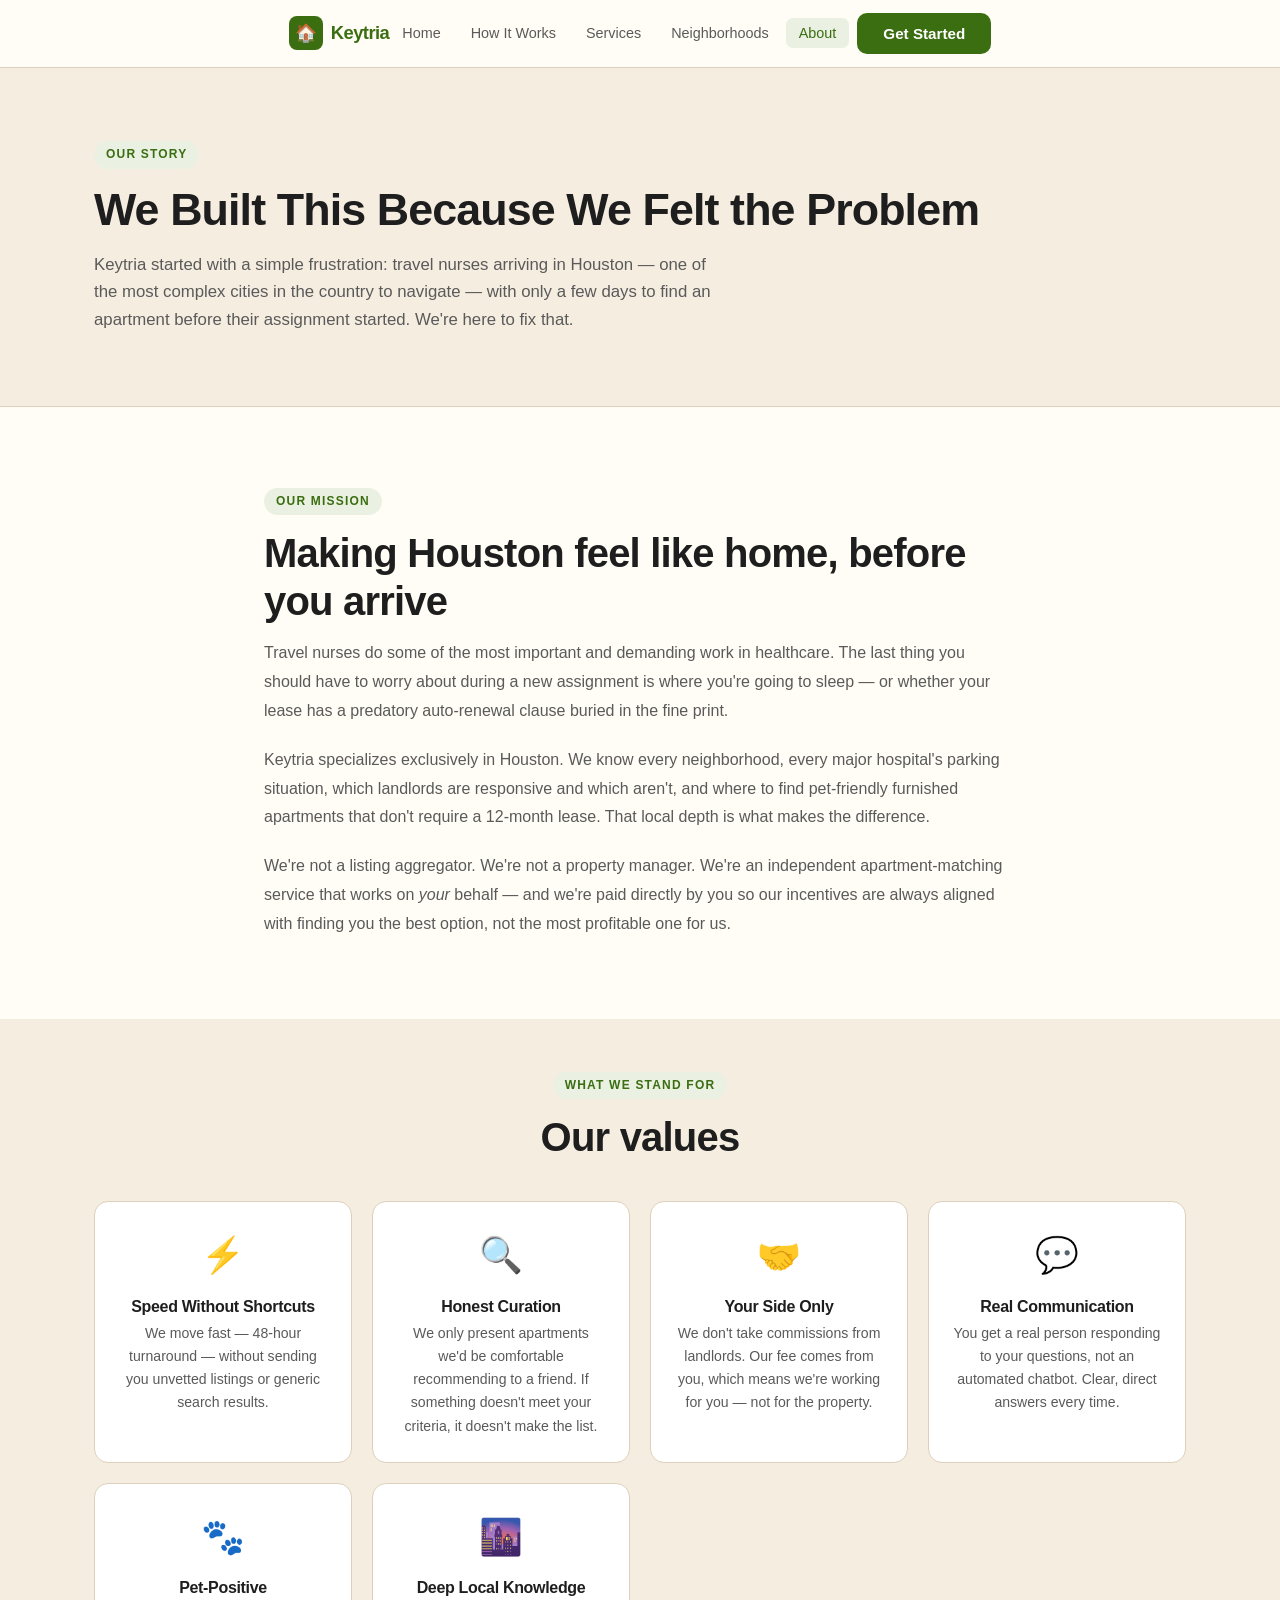
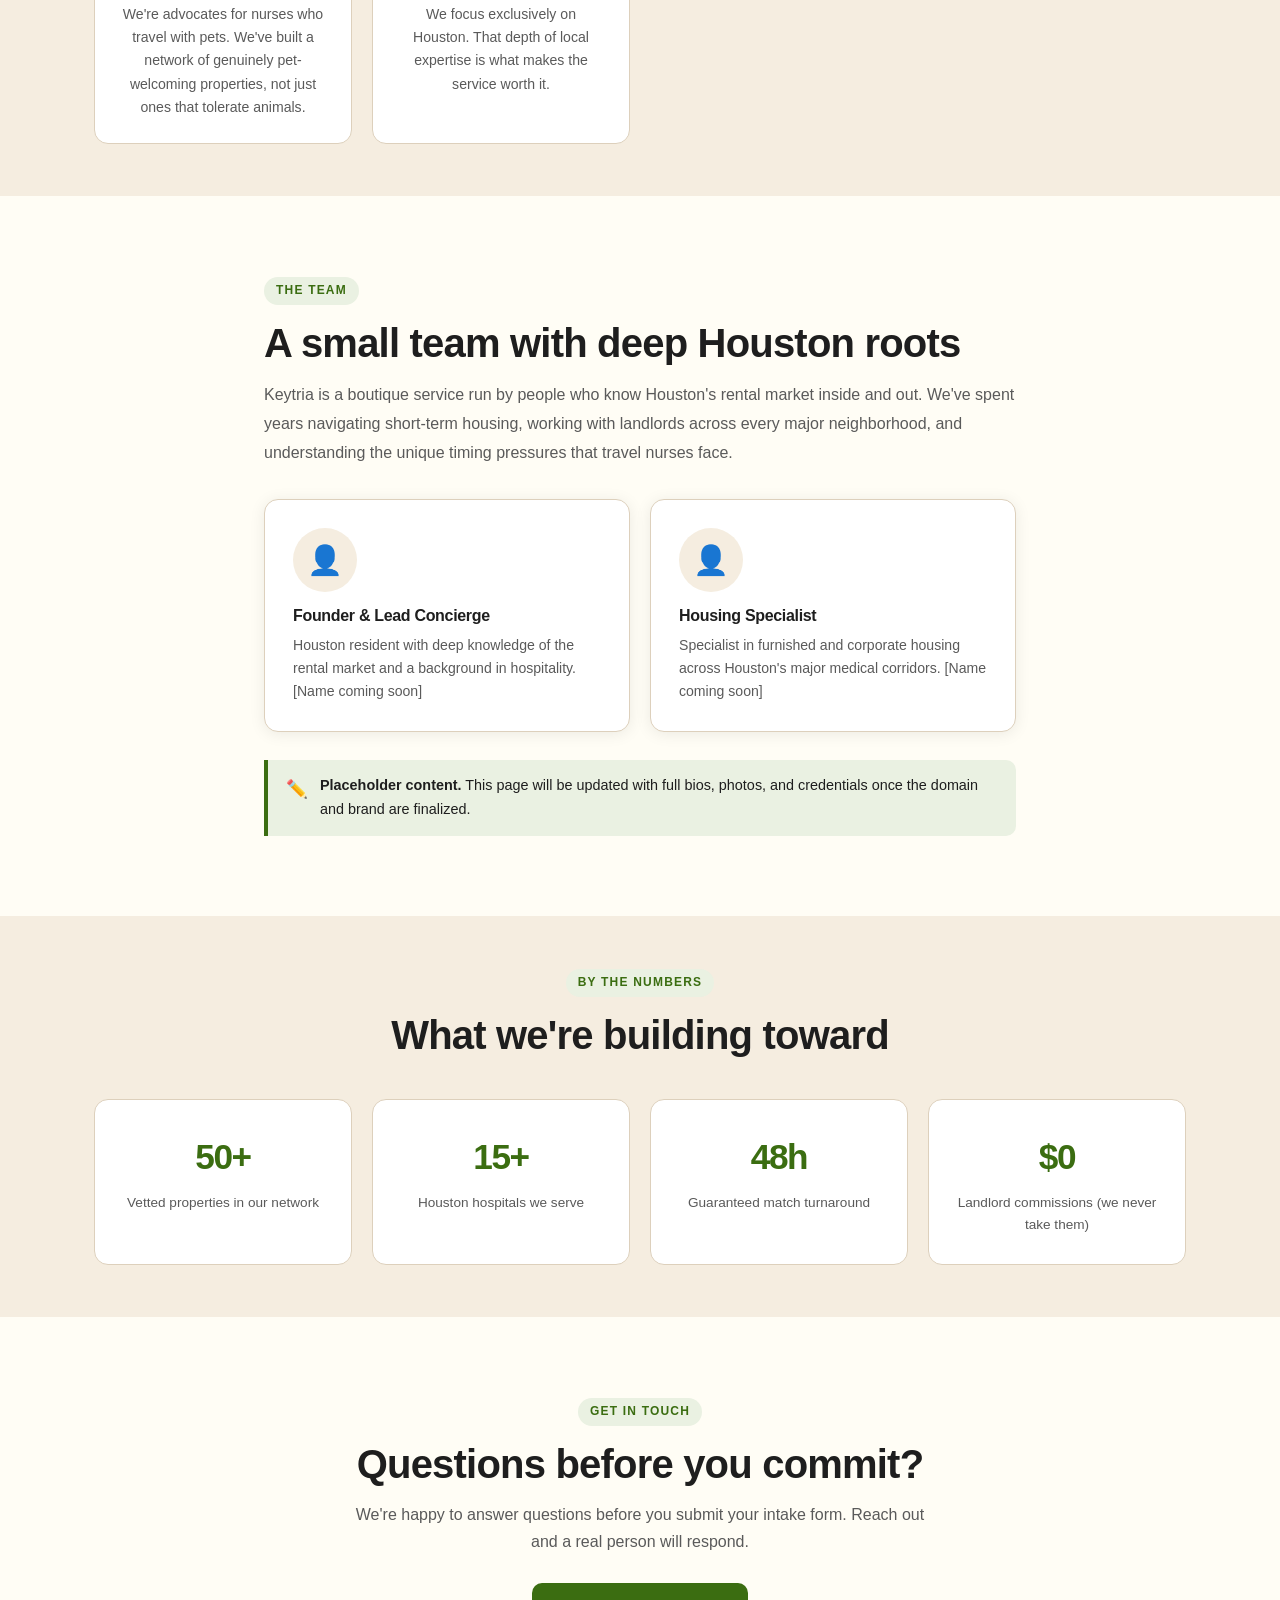
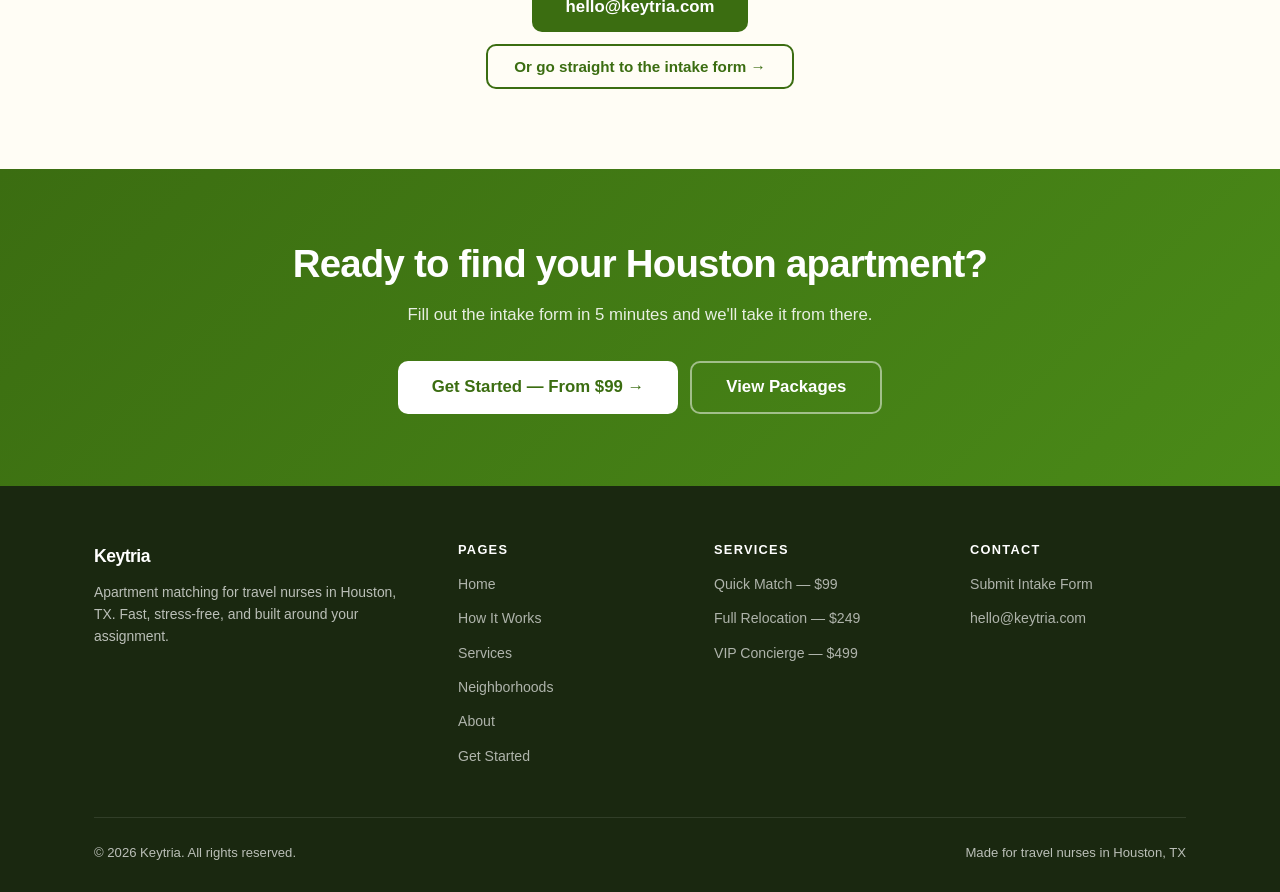
==== about.html @ f2b1de7e "Initial Keytria build" ====
<!DOCTYPE html>
<html lang="en">
<head>
  <meta charset="UTF-8" />
  <meta name="viewport" content="width=device-width, initial-scale=1.0" />
  <title>About — Keytria</title>
  <meta name="description" content="About Keytria — apartment matching built specifically for travel nurses arriving in Houston, TX." />
  <link rel="stylesheet" href="style.css" />
</head>
<body>

<!-- ===== NAV ===== -->
<nav class="nav">
  <div class="container">
    <div class="nav-inner">
      <a href="index.html" class="nav-logo">
        <div class="nav-logo-icon">🏠</div>
        Keytria
      </a>
      <ul class="nav-links">
        <li><a href="index.html">Home</a></li>
        <li><a href="how-it-works.html">How It Works</a></li>
        <li><a href="services.html">Services</a></li>
        <li><a href="neighborhoods.html">Neighborhoods</a></li>
        <li><a href="about.html" class="active">About</a></li>
      </ul>
      <a href="get-started.html" class="btn btn-primary nav-cta">Get Started</a>
      <button class="nav-toggle" onclick="toggleNav()" aria-label="Menu">☰</button>
    </div>
  </div>
</nav>
<div class="nav-mobile" id="mobileMenu">
  <a href="index.html">Home</a>
  <a href="how-it-works.html">How It Works</a>
  <a href="services.html">Services</a>
  <a href="neighborhoods.html">Neighborhoods</a>
  <a href="about.html">About</a>
  <a href="get-started.html" class="btn btn-primary">Get Started →</a>
</div>

<!-- ===== ABOUT HERO ===== -->
<div class="about-hero">
  <div class="container">
    <div class="section-label">Our Story</div>
    <h1>We Built This Because We Felt the Problem</h1>
    <p>
      Keytria started with a simple frustration: travel nurses arriving in Houston — one of the most complex cities in the country to navigate — with only a few days to find an apartment before their assignment started. We're here to fix that.
    </p>
  </div>
</div>

<!-- ===== MISSION ===== -->
<section class="section" style="background:var(--cream);">
  <div class="container" style="max-width:800px;">
    <div class="section-label">Our Mission</div>
    <h2 class="section-title">Making Houston feel like home, before you arrive</h2>
    <p style="color:var(--text-muted);font-size:1rem;line-height:1.8;margin-bottom:20px;">
      Travel nurses do some of the most important and demanding work in healthcare. The last thing you should have to worry about during a new assignment is where you're going to sleep — or whether your lease has a predatory auto-renewal clause buried in the fine print.
    </p>
    <p style="color:var(--text-muted);font-size:1rem;line-height:1.8;margin-bottom:20px;">
      Keytria specializes exclusively in Houston. We know every neighborhood, every major hospital's parking situation, which landlords are responsive and which aren't, and where to find pet-friendly furnished apartments that don't require a 12-month lease. That local depth is what makes the difference.
    </p>
    <p style="color:var(--text-muted);font-size:1rem;line-height:1.8;">
      We're not a listing aggregator. We're not a property manager. We're an independent apartment-matching service that works on <em>your</em> behalf — and we're paid directly by you so our incentives are always aligned with finding you the best option, not the most profitable one for us.
    </p>
  </div>
</section>

<!-- ===== VALUES ===== -->
<section class="section-sm" style="background:var(--beige);">
  <div class="container">
    <div class="text-center" style="margin-bottom:40px;">
      <div class="section-label">What We Stand For</div>
      <h2 class="section-title">Our values</h2>
    </div>
    <div class="values-grid">
      <div class="value-card">
        <div class="value-icon">⚡</div>
        <h4>Speed Without Shortcuts</h4>
        <p>We move fast — 48-hour turnaround — without sending you unvetted listings or generic search results.</p>
      </div>
      <div class="value-card">
        <div class="value-icon">🔍</div>
        <h4>Honest Curation</h4>
        <p>We only present apartments we'd be comfortable recommending to a friend. If something doesn't meet your criteria, it doesn't make the list.</p>
      </div>
      <div class="value-card">
        <div class="value-icon">🤝</div>
        <h4>Your Side Only</h4>
        <p>We don't take commissions from landlords. Our fee comes from you, which means we're working for you — not for the property.</p>
      </div>
      <div class="value-card">
        <div class="value-icon">💬</div>
        <h4>Real Communication</h4>
        <p>You get a real person responding to your questions, not an automated chatbot. Clear, direct answers every time.</p>
      </div>
      <div class="value-card">
        <div class="value-icon">🐾</div>
        <h4>Pet-Positive</h4>
        <p>We're advocates for nurses who travel with pets. We've built a network of genuinely pet-welcoming properties, not just ones that tolerate animals.</p>
      </div>
      <div class="value-card">
        <div class="value-icon">🌆</div>
        <h4>Deep Local Knowledge</h4>
        <p>We focus exclusively on Houston. That depth of local expertise is what makes the service worth it.</p>
      </div>
    </div>
  </div>
</section>

<!-- ===== PLACEHOLDER TEAM ===== -->
<section class="section" style="background:var(--cream);">
  <div class="container" style="max-width:800px;">
    <div class="section-label">The Team</div>
    <h2 class="section-title">A small team with deep Houston roots</h2>
    <p style="color:var(--text-muted);font-size:1rem;line-height:1.8;margin-bottom:32px;">
      Keytria is a boutique service run by people who know Houston's rental market inside and out. We've spent years navigating short-term housing, working with landlords across every major neighborhood, and understanding the unique timing pressures that travel nurses face.
    </p>

    <!-- Placeholder team cards -->
    <div style="display:grid;grid-template-columns:1fr 1fr;gap:20px;">
      <div class="card">
        <div style="width:64px;height:64px;background:var(--beige);border-radius:50%;margin-bottom:14px;display:flex;align-items:center;justify-content:center;font-size:1.8rem;">👤</div>
        <h3 style="font-size:1rem;">Founder &amp; Lead Concierge</h3>
        <p style="font-size:.88rem;">Houston resident with deep knowledge of the rental market and a background in hospitality. [Name coming soon]</p>
      </div>
      <div class="card">
        <div style="width:64px;height:64px;background:var(--beige);border-radius:50%;margin-bottom:14px;display:flex;align-items:center;justify-content:center;font-size:1.8rem;">👤</div>
        <h3 style="font-size:1rem;">Housing Specialist</h3>
        <p style="font-size:.88rem;">Specialist in furnished and corporate housing across Houston's major medical corridors. [Name coming soon]</p>
      </div>
    </div>

    <div class="notice" style="margin-top:28px;">
      <span class="notice-icon">✏️</span>
      <span><strong>Placeholder content.</strong> This page will be updated with full bios, photos, and credentials once the domain and brand are finalized.</span>
    </div>
  </div>
</section>

<!-- ===== BY THE NUMBERS ===== -->
<section class="section-sm" style="background:var(--beige);">
  <div class="container">
    <div class="text-center" style="margin-bottom:40px;">
      <div class="section-label">By the Numbers</div>
      <h2 class="section-title">What we're building toward</h2>
    </div>
    <div style="display:grid;grid-template-columns:repeat(auto-fit,minmax(160px,1fr));gap:20px;text-align:center;">
      <div style="background:var(--white);border:1px solid var(--border);border-radius:14px;padding:28px 20px;">
        <div style="font-size:2.2rem;font-weight:800;color:var(--green);letter-spacing:-.04em;">50+</div>
        <div style="font-size:.85rem;color:var(--text-muted);margin-top:6px;">Vetted properties in our network</div>
      </div>
      <div style="background:var(--white);border:1px solid var(--border);border-radius:14px;padding:28px 20px;">
        <div style="font-size:2.2rem;font-weight:800;color:var(--green);letter-spacing:-.04em;">15+</div>
        <div style="font-size:.85rem;color:var(--text-muted);margin-top:6px;">Houston hospitals we serve</div>
      </div>
      <div style="background:var(--white);border:1px solid var(--border);border-radius:14px;padding:28px 20px;">
        <div style="font-size:2.2rem;font-weight:800;color:var(--green);letter-spacing:-.04em;">48h</div>
        <div style="font-size:.85rem;color:var(--text-muted);margin-top:6px;">Guaranteed match turnaround</div>
      </div>
      <div style="background:var(--white);border:1px solid var(--border);border-radius:14px;padding:28px 20px;">
        <div style="font-size:2.2rem;font-weight:800;color:var(--green);letter-spacing:-.04em;">$0</div>
        <div style="font-size:.85rem;color:var(--text-muted);margin-top:6px;">Landlord commissions (we never take them)</div>
      </div>
    </div>
  </div>
</section>

<!-- ===== CONTACT ===== -->
<section class="section" style="background:var(--cream);">
  <div class="container" style="max-width:620px;text-align:center;">
    <div class="section-label">Get in Touch</div>
    <h2 class="section-title">Questions before you commit?</h2>
    <p style="color:var(--text-muted);font-size:1rem;margin-bottom:28px;">
      We're happy to answer questions before you submit your intake form. Reach out and a real person will respond.
    </p>
    <div style="display:flex;flex-direction:column;gap:12px;align-items:center;">
      <a href="mailto:hello@keytria.com" class="btn btn-primary btn-lg">
        hello@keytria.com
      </a>
      <a href="get-started.html" class="btn btn-outline">
        Or go straight to the intake form →
      </a>
    </div>
  </div>
</section>

<!-- ===== CTA ===== -->
<section class="cta-banner">
  <div class="container">
    <h2>Ready to find your Houston apartment?</h2>
    <p>Fill out the intake form in 5 minutes and we'll take it from there.</p>
    <div class="cta-actions">
      <a href="get-started.html" class="btn btn-white btn-lg">Get Started — From $99 →</a>
      <a href="services.html" class="btn btn-outline btn-lg" style="border-color:rgba(255,255,255,.5);color:white;">View Packages</a>
    </div>
  </div>
</section>

<!-- ===== FOOTER ===== -->
<footer class="footer">
  <div class="container">
    <div class="footer-grid">
      <div>
        <a href="index.html" class="footer-logo">Keytria</a>
        <p class="footer-tagline">Apartment matching for travel nurses in Houston, TX. Fast, stress-free, and built around your assignment.</p>
      </div>
      <div class="footer-col">
        <h4>Pages</h4>
        <ul>
          <li><a href="index.html">Home</a></li>
          <li><a href="how-it-works.html">How It Works</a></li>
          <li><a href="services.html">Services</a></li>
          <li><a href="neighborhoods.html">Neighborhoods</a></li>
          <li><a href="about.html">About</a></li>
          <li><a href="get-started.html">Get Started</a></li>
        </ul>
      </div>
      <div class="footer-col">
        <h4>Services</h4>
        <ul>
          <li><a href="services.html">Quick Match — $99</a></li>
          <li><a href="services.html">Full Relocation — $249</a></li>
          <li><a href="services.html">VIP Concierge — $499</a></li>
        </ul>
      </div>
      <div class="footer-col">
        <h4>Contact</h4>
        <ul>
          <li><a href="get-started.html">Submit Intake Form</a></li>
          <li><a href="mailto:hello@keytria.com">hello@keytria.com</a></li>
        </ul>
      </div>
    </div>
    <div class="footer-bottom">
      <span>&copy; 2026 Keytria. All rights reserved.</span>
      <span>Made for travel nurses in Houston, TX</span>
    </div>
  </div>
</footer>

<script>
  function toggleNav() {
    document.getElementById('mobileMenu').classList.toggle('open');
  }
</script>
</body>
</html>
---- style.css ----
/* ============================================================
   Keytria — Global Stylesheet
   Palette: Cream #FFFDF5 | Beige #F5EDE0 | Green #3B6D11
   ============================================================ */

/* ---------- Reset & Base ---------- */
*, *::before, *::after { box-sizing: border-box; margin: 0; padding: 0; }

:root {
  --green:       #3B6D11;
  --green-dark:  #2C5209;
  --green-light: #EAF1E2;
  --beige:       #F5EDE0;
  --cream:       #FFFDF5;
  --sand:        #E8D9C4;
  --text:        #1E1E1E;
  --text-muted:  #5A5A5A;
  --white:       #FFFFFF;
  --border:      #DDD0BC;
  --radius:      10px;
  --shadow:      0 2px 16px rgba(0,0,0,.08);
  --shadow-md:   0 4px 32px rgba(0,0,0,.12);
  --font-sans:   'Inter', 'Segoe UI', Arial, sans-serif;
  --max-w:       1140px;
  --nav-h:       68px;
}

html { scroll-behavior: smooth; }

body {
  font-family: var(--font-sans);
  background: var(--cream);
  color: var(--text);
  line-height: 1.65;
  font-size: 16px;
}

img { max-width: 100%; display: block; }
a  { color: var(--green); text-decoration: none; }
a:hover { text-decoration: underline; }

h1, h2, h3, h4 {
  line-height: 1.2;
  font-weight: 700;
  letter-spacing: -.02em;
}

/* ---------- Utilities ---------- */
.container {
  max-width: var(--max-w);
  margin: 0 auto;
  padding: 0 24px;
}

.section { padding: 80px 0; }
.section-sm { padding: 52px 0; }

.section-label {
  display: inline-block;
  font-size: .75rem;
  font-weight: 700;
  letter-spacing: .1em;
  text-transform: uppercase;
  color: var(--green);
  background: var(--green-light);
  padding: 4px 12px;
  border-radius: 100px;
  margin-bottom: 14px;
}

.section-title {
  font-size: clamp(1.7rem, 4vw, 2.5rem);
  margin-bottom: 14px;
}

.section-sub {
  font-size: 1.05rem;
  color: var(--text-muted);
  max-width: 560px;
}

.text-center { text-align: center; }
.text-center .section-sub { margin: 0 auto; }

.tag {
  display: inline-block;
  font-size: .75rem;
  font-weight: 600;
  padding: 3px 10px;
  border-radius: 100px;
  background: var(--green-light);
  color: var(--green);
}

/* ---------- Buttons ---------- */
.btn {
  display: inline-flex;
  align-items: center;
  gap: 8px;
  font-family: var(--font-sans);
  font-size: .95rem;
  font-weight: 600;
  padding: 13px 26px;
  border-radius: var(--radius);
  border: none;
  cursor: pointer;
  transition: background .18s, transform .12s, box-shadow .18s;
  text-decoration: none;
  line-height: 1;
}

.btn:hover { text-decoration: none; transform: translateY(-1px); }

.btn-primary {
  background: var(--green);
  color: var(--white);
}
.btn-primary:hover { background: var(--green-dark); box-shadow: 0 4px 18px rgba(59,109,17,.35); }

.btn-outline {
  background: transparent;
  color: var(--green);
  border: 2px solid var(--green);
}
.btn-outline:hover { background: var(--green); color: var(--white); }

.btn-white {
  background: var(--white);
  color: var(--green);
}
.btn-white:hover { background: var(--cream); box-shadow: 0 4px 18px rgba(0,0,0,.15); }

.btn-lg { font-size: 1.05rem; padding: 16px 34px; }

/* ---------- Navigation ---------- */
.nav {
  position: sticky;
  top: 0;
  z-index: 100;
  background: var(--cream);
  border-bottom: 1px solid var(--border);
  height: var(--nav-h);
  display: flex;
  align-items: center;
}

.nav-inner {
  display: flex;
  align-items: center;
  justify-content: space-between;
  width: 100%;
}

.nav-logo {
  font-size: 1.15rem;
  font-weight: 800;
  color: var(--green);
  letter-spacing: -.03em;
  text-decoration: none;
  display: flex;
  align-items: center;
  gap: 8px;
}
.nav-logo span { color: var(--text); }
.nav-logo:hover { text-decoration: none; }

.nav-logo-icon {
  width: 34px; height: 34px;
  background: var(--green);
  border-radius: 8px;
  display: flex;
  align-items: center;
  justify-content: center;
  color: white;
  font-size: 1.1rem;
}

.nav-links {
  display: flex;
  align-items: center;
  gap: 4px;
  list-style: none;
}

.nav-links a {
  font-size: .9rem;
  font-weight: 500;
  color: var(--text-muted);
  padding: 7px 13px;
  border-radius: 7px;
  transition: background .15s, color .15s;
  text-decoration: none;
}
.nav-links a:hover,
.nav-links a.active {
  color: var(--green);
  background: var(--green-light);
}

.nav-cta { margin-left: 8px; }

.nav-toggle {
  display: none;
  background: none;
  border: none;
  cursor: pointer;
  padding: 6px;
  color: var(--text);
  font-size: 1.4rem;
  line-height: 1;
}

.nav-mobile {
  display: none;
  flex-direction: column;
  background: var(--cream);
  border-bottom: 1px solid var(--border);
  padding: 12px 24px 20px;
  gap: 4px;
}
.nav-mobile a {
  display: block;
  font-size: .95rem;
  font-weight: 500;
  color: var(--text);
  padding: 10px 14px;
  border-radius: 8px;
  text-decoration: none;
}
.nav-mobile a:hover { background: var(--beige); color: var(--green); }
.nav-mobile .btn { width: 100%; justify-content: center; margin-top: 8px; }
.nav-mobile.open { display: flex; }

/* ---------- Hero ---------- */
.hero {
  background: linear-gradient(135deg, #2C5209 0%, var(--green) 60%, #4A8A18 100%);
  color: var(--white);
  padding: 96px 0 80px;
  position: relative;
  overflow: hidden;
}

.hero::before {
  content: '';
  position: absolute;
  inset: 0;
  background: url("data:image/svg+xml,%3Csvg width='60' height='60' viewBox='0 0 60 60' xmlns='http://www.w3.org/2000/svg'%3E%3Cg fill='none' fill-rule='evenodd'%3E%3Cg fill='%23ffffff' fill-opacity='0.04'%3E%3Cpath d='M36 34v-4h-2v4h-4v2h4v4h2v-4h4v-2h-4zm0-30V0h-2v4h-4v2h4v4h2V6h4V4h-4zM6 34v-4H4v4H0v2h4v4h2v-4h4v-2H6zM6 4V0H4v4H0v2h4v4h2V6h4V4H6z'/%3E%3C/g%3E%3C/g%3E%3C/svg%3E");
}

.hero-inner {
  position: relative;
  display: grid;
  grid-template-columns: 1fr 1fr;
  gap: 60px;
  align-items: center;
}

.hero-badge {
  display: inline-flex;
  align-items: center;
  gap: 6px;
  background: rgba(255,255,255,.15);
  border: 1px solid rgba(255,255,255,.25);
  border-radius: 100px;
  padding: 5px 14px;
  font-size: .8rem;
  font-weight: 600;
  letter-spacing: .05em;
  text-transform: uppercase;
  margin-bottom: 20px;
}

.hero h1 {
  font-size: clamp(2rem, 5vw, 3.2rem);
  margin-bottom: 18px;
  color: var(--white);
}

.hero h1 em {
  font-style: normal;
  color: #B8E08A;
}

.hero-sub {
  font-size: 1.1rem;
  opacity: .88;
  margin-bottom: 32px;
  line-height: 1.7;
}

.hero-actions { display: flex; gap: 12px; flex-wrap: wrap; }

.hero-stats {
  display: flex;
  gap: 28px;
  margin-top: 44px;
  flex-wrap: wrap;
}

.hero-stat strong {
  display: block;
  font-size: 1.6rem;
  font-weight: 800;
  color: #B8E08A;
  line-height: 1;
}

.hero-stat span {
  font-size: .82rem;
  opacity: .75;
}

.hero-card {
  background: rgba(255,255,255,.1);
  backdrop-filter: blur(12px);
  border: 1px solid rgba(255,255,255,.2);
  border-radius: 18px;
  padding: 28px;
}

.hero-card h3 { font-size: 1rem; margin-bottom: 16px; opacity: .85; }

.hero-checklist {
  list-style: none;
  display: flex;
  flex-direction: column;
  gap: 10px;
}

.hero-checklist li {
  display: flex;
  align-items: center;
  gap: 10px;
  font-size: .93rem;
}

.hero-checklist li::before {
  content: '✓';
  width: 22px; height: 22px;
  background: #B8E08A;
  color: var(--green-dark);
  border-radius: 50%;
  display: flex;
  align-items: center;
  justify-content: center;
  font-size: .75rem;
  font-weight: 800;
  flex-shrink: 0;
}

/* ---------- Trust Bar ---------- */
.trust-bar {
  background: var(--beige);
  border-bottom: 1px solid var(--border);
  padding: 20px 0;
}

.trust-bar-inner {
  display: flex;
  align-items: center;
  justify-content: center;
  gap: 40px;
  flex-wrap: wrap;
}

.trust-item {
  display: flex;
  align-items: center;
  gap: 9px;
  font-size: .88rem;
  font-weight: 600;
  color: var(--text-muted);
}

.trust-icon {
  font-size: 1.25rem;
}

/* ---------- Cards ---------- */
.card {
  background: var(--white);
  border: 1px solid var(--border);
  border-radius: 14px;
  padding: 28px;
  box-shadow: var(--shadow);
  transition: box-shadow .2s, transform .2s;
}

.card:hover {
  box-shadow: var(--shadow-md);
  transform: translateY(-2px);
}

.card-icon {
  width: 52px; height: 52px;
  background: var(--green-light);
  border-radius: 12px;
  display: flex;
  align-items: center;
  justify-content: center;
  font-size: 1.5rem;
  margin-bottom: 16px;
}

.card h3 { font-size: 1.1rem; margin-bottom: 8px; }
.card p  { font-size: .92rem; color: var(--text-muted); }

/* ---------- Steps ---------- */
.steps { display: grid; gap: 32px; }
.steps-2 { grid-template-columns: 1fr 1fr; }
.steps-4 { grid-template-columns: repeat(4, 1fr); }

.step {
  position: relative;
  display: flex;
  flex-direction: column;
}

.step-num {
  width: 44px; height: 44px;
  background: var(--green);
  color: white;
  font-size: 1.1rem;
  font-weight: 800;
  border-radius: 50%;
  display: flex;
  align-items: center;
  justify-content: center;
  margin-bottom: 14px;
  flex-shrink: 0;
}

/* ---------- Pricing ---------- */
.pricing-grid {
  display: grid;
  grid-template-columns: repeat(3, 1fr);
  gap: 24px;
  align-items: start;
}

.pricing-card {
  background: var(--white);
  border: 2px solid var(--border);
  border-radius: 18px;
  padding: 32px 28px;
  transition: box-shadow .2s, transform .2s;
  position: relative;
}

.pricing-card:hover {
  box-shadow: var(--shadow-md);
  transform: translateY(-3px);
}

.pricing-card.featured {
  border-color: var(--green);
  box-shadow: 0 0 0 4px rgba(59,109,17,.1), var(--shadow-md);
}

.pricing-badge {
  position: absolute;
  top: -14px;
  left: 50%;
  transform: translateX(-50%);
  background: var(--green);
  color: white;
  font-size: .75rem;
  font-weight: 700;
  letter-spacing: .06em;
  text-transform: uppercase;
  padding: 5px 16px;
  border-radius: 100px;
  white-space: nowrap;
}

.pricing-name {
  font-size: .85rem;
  font-weight: 700;
  letter-spacing: .08em;
  text-transform: uppercase;
  color: var(--green);
  margin-bottom: 8px;
}

.pricing-price {
  font-size: 2.8rem;
  font-weight: 800;
  letter-spacing: -.04em;
  line-height: 1;
  margin-bottom: 4px;
}

.pricing-price sup {
  font-size: 1.2rem;
  vertical-align: super;
  font-weight: 600;
}

.pricing-desc {
  font-size: .88rem;
  color: var(--text-muted);
  margin-bottom: 20px;
  border-bottom: 1px solid var(--border);
  padding-bottom: 20px;
}

.pricing-features {
  list-style: none;
  display: flex;
  flex-direction: column;
  gap: 10px;
  margin-bottom: 28px;
}

.pricing-features li {
  display: flex;
  align-items: flex-start;
  gap: 9px;
  font-size: .9rem;
}

.pricing-features li .check {
  color: var(--green);
  font-weight: 800;
  flex-shrink: 0;
  margin-top: 1px;
}

.pricing-features li .x {
  color: #B0A090;
  flex-shrink: 0;
  margin-top: 1px;
}

/* ---------- Neighborhood Cards ---------- */
.neighborhood-grid {
  display: grid;
  grid-template-columns: repeat(auto-fit, minmax(300px, 1fr));
  gap: 24px;
}

.nbhd-card {
  background: var(--white);
  border: 1px solid var(--border);
  border-radius: 14px;
  overflow: hidden;
  box-shadow: var(--shadow);
  transition: box-shadow .2s, transform .2s;
}

.nbhd-card:hover { box-shadow: var(--shadow-md); transform: translateY(-2px); }

.nbhd-header {
  background: linear-gradient(135deg, var(--green) 0%, #4A8A18 100%);
  color: white;
  padding: 20px 22px;
}

.nbhd-header h3 { font-size: 1.1rem; margin-bottom: 3px; }
.nbhd-hospital  { font-size: .8rem; opacity: .8; font-weight: 500; }

.nbhd-body { padding: 20px 22px; }

.nbhd-meta {
  display: flex;
  gap: 16px;
  margin-bottom: 14px;
  flex-wrap: wrap;
}

.nbhd-meta-item {
  display: flex;
  align-items: center;
  gap: 5px;
  font-size: .82rem;
  color: var(--text-muted);
  font-weight: 500;
}

.nbhd-highlights {
  list-style: none;
  display: flex;
  flex-direction: column;
  gap: 5px;
}

.nbhd-highlights li {
  font-size: .87rem;
  color: var(--text-muted);
  display: flex;
  align-items: center;
  gap: 6px;
}
.nbhd-highlights li::before { content: '→'; color: var(--green); font-weight: 700; }

/* ---------- Form ---------- */
.form-card {
  background: var(--white);
  border: 1px solid var(--border);
  border-radius: 18px;
  padding: 40px;
  box-shadow: var(--shadow);
  max-width: 740px;
  margin: 0 auto;
}

.form-section-title {
  font-size: 1rem;
  font-weight: 700;
  color: var(--green);
  border-bottom: 2px solid var(--green-light);
  padding-bottom: 8px;
  margin-bottom: 20px;
}

.form-grid { display: grid; gap: 18px; }
.form-grid-2 { grid-template-columns: 1fr 1fr; }

.form-group { display: flex; flex-direction: column; gap: 6px; }

.form-group label {
  font-size: .85rem;
  font-weight: 600;
  color: var(--text);
}

.form-group label .req { color: var(--green); }

.form-group input,
.form-group select,
.form-group textarea {
  font-family: var(--font-sans);
  font-size: .95rem;
  padding: 11px 14px;
  border: 1.5px solid var(--border);
  border-radius: 9px;
  background: var(--cream);
  color: var(--text);
  transition: border-color .15s, box-shadow .15s;
  outline: none;
}

.form-group input:focus,
.form-group select:focus,
.form-group textarea:focus {
  border-color: var(--green);
  box-shadow: 0 0 0 3px rgba(59,109,17,.12);
}

.form-group textarea { resize: vertical; min-height: 90px; }

.form-hint {
  font-size: .78rem;
  color: var(--text-muted);
}

.checkbox-group {
  display: grid;
  grid-template-columns: repeat(auto-fill, minmax(180px, 1fr));
  gap: 10px;
}

.checkbox-label {
  display: flex;
  align-items: center;
  gap: 8px;
  font-size: .88rem;
  cursor: pointer;
  padding: 10px 12px;
  border: 1.5px solid var(--border);
  border-radius: 8px;
  transition: border-color .15s, background .15s;
}

.checkbox-label:hover { border-color: var(--green); background: var(--green-light); }

.checkbox-label input[type=checkbox] {
  accent-color: var(--green);
  width: 16px; height: 16px;
  cursor: pointer;
  padding: 0;
  border: none;
  background: none;
}

.radio-group { display: flex; flex-direction: column; gap: 10px; }

.radio-card {
  display: flex;
  align-items: flex-start;
  gap: 12px;
  padding: 16px 18px;
  border: 1.5px solid var(--border);
  border-radius: 10px;
  cursor: pointer;
  transition: border-color .15s, background .15s;
}

.radio-card:hover { border-color: var(--green); background: var(--green-light); }

.radio-card input[type=radio] {
  accent-color: var(--green);
  width: 18px; height: 18px;
  cursor: pointer;
  flex-shrink: 0;
  margin-top: 2px;
  padding: 0;
  border: none;
  background: none;
}

.radio-card-body strong {
  display: block;
  font-size: .93rem;
  margin-bottom: 2px;
}

.radio-card-body span {
  font-size: .82rem;
  color: var(--text-muted);
}

.form-submit-wrap {
  text-align: center;
  margin-top: 32px;
  padding-top: 24px;
  border-top: 1px solid var(--border);
}

.form-submit-wrap p {
  font-size: .82rem;
  color: var(--text-muted);
  margin-top: 12px;
}

/* ---------- CTA Banner ---------- */
.cta-banner {
  background: linear-gradient(135deg, var(--green) 0%, #4A8A18 100%);
  color: white;
  text-align: center;
  padding: 72px 0;
}

.cta-banner h2 {
  font-size: clamp(1.6rem, 4vw, 2.4rem);
  color: white;
  margin-bottom: 14px;
}

.cta-banner p {
  font-size: 1.05rem;
  opacity: .88;
  margin-bottom: 32px;
}

.cta-actions { display: flex; gap: 12px; justify-content: center; flex-wrap: wrap; }

/* ---------- FAQ Accordion ---------- */
.faq { border: 1px solid var(--border); border-radius: 14px; overflow: hidden; }
.faq-item { border-bottom: 1px solid var(--border); }
.faq-item:last-child { border-bottom: none; }

.faq-q {
  width: 100%;
  background: none;
  border: none;
  padding: 18px 22px;
  text-align: left;
  font-family: var(--font-sans);
  font-size: .97rem;
  font-weight: 600;
  cursor: pointer;
  display: flex;
  justify-content: space-between;
  align-items: center;
  gap: 12px;
  color: var(--text);
  transition: background .15s;
}

.faq-q:hover { background: var(--beige); }

.faq-q .arrow {
  font-size: 1.1rem;
  color: var(--green);
  transition: transform .2s;
  flex-shrink: 0;
}

.faq-item.open .faq-q .arrow { transform: rotate(90deg); }

.faq-a {
  display: none;
  padding: 0 22px 18px;
  font-size: .92rem;
  color: var(--text-muted);
  line-height: 1.7;
}

.faq-item.open .faq-a { display: block; }

/* ---------- Process Timeline (How It Works page) ---------- */
.timeline { position: relative; }

.timeline-step {
  display: grid;
  grid-template-columns: 56px 1fr;
  gap: 24px;
  padding-bottom: 48px;
  position: relative;
}

.timeline-step:last-child { padding-bottom: 0; }

.timeline-left {
  display: flex;
  flex-direction: column;
  align-items: center;
}

.timeline-num {
  width: 52px; height: 52px;
  background: var(--green);
  color: white;
  font-size: 1.2rem;
  font-weight: 800;
  border-radius: 50%;
  display: flex;
  align-items: center;
  justify-content: center;
  flex-shrink: 0;
  box-shadow: 0 0 0 6px var(--green-light);
  z-index: 1;
}

.timeline-line {
  flex: 1;
  width: 2px;
  background: var(--green-light);
  margin-top: 8px;
}

.timeline-step:last-child .timeline-line { display: none; }

.timeline-body {
  padding-top: 8px;
}

.timeline-body h3 { font-size: 1.25rem; margin-bottom: 10px; }
.timeline-body p  { color: var(--text-muted); font-size: .95rem; margin-bottom: 12px; }

.timeline-tips {
  list-style: none;
  display: flex;
  flex-direction: column;
  gap: 6px;
  background: var(--beige);
  border-radius: 10px;
  padding: 14px 16px;
}

.timeline-tips li {
  font-size: .88rem;
  color: var(--text-muted);
  display: flex;
  align-items: flex-start;
  gap: 8px;
}

.timeline-tips li::before { content: '✦'; color: var(--green); font-size: .7rem; margin-top: 3px; }

/* ---------- Team / About ---------- */
.about-hero {
  background: var(--beige);
  padding: 72px 0;
  border-bottom: 1px solid var(--border);
}

.about-hero h1 { font-size: clamp(1.8rem, 4vw, 2.8rem); margin-bottom: 14px; }
.about-hero p  { font-size: 1.05rem; color: var(--text-muted); max-width: 620px; }

.values-grid {
  display: grid;
  grid-template-columns: repeat(auto-fit, minmax(220px, 1fr));
  gap: 20px;
}

.value-card {
  background: var(--white);
  border: 1px solid var(--border);
  border-radius: 14px;
  padding: 24px;
  text-align: center;
}

.value-icon {
  font-size: 2.2rem;
  margin-bottom: 12px;
}

.value-card h4 { margin-bottom: 6px; }
.value-card p  { font-size: .88rem; color: var(--text-muted); }

/* ---------- Footer ---------- */
.footer {
  background: #1A2810;
  color: rgba(255,255,255,.7);
  padding: 56px 0 28px;
}

.footer-grid {
  display: grid;
  grid-template-columns: 1.5fr 1fr 1fr 1fr;
  gap: 40px;
  margin-bottom: 48px;
}

.footer-logo {
  font-size: 1.1rem;
  font-weight: 800;
  color: white;
  letter-spacing: -.03em;
  margin-bottom: 10px;
  display: block;
  text-decoration: none;
}

.footer-tagline { font-size: .87rem; line-height: 1.6; margin-bottom: 16px; }

.footer-col h4 {
  font-size: .8rem;
  font-weight: 700;
  text-transform: uppercase;
  letter-spacing: .1em;
  color: white;
  margin-bottom: 14px;
}

.footer-col ul { list-style: none; display: flex; flex-direction: column; gap: 8px; }

.footer-col ul a {
  font-size: .88rem;
  color: rgba(255,255,255,.65);
  text-decoration: none;
  transition: color .15s;
}
.footer-col ul a:hover { color: #B8E08A; }

.footer-bottom {
  border-top: 1px solid rgba(255,255,255,.1);
  padding-top: 24px;
  display: flex;
  justify-content: space-between;
  align-items: center;
  font-size: .82rem;
  flex-wrap: wrap;
  gap: 12px;
}

/* ---------- Page Header ---------- */
.page-header {
  background: var(--beige);
  border-bottom: 1px solid var(--border);
  padding: 56px 0;
}

.page-header h1 { font-size: clamp(1.8rem, 4vw, 2.6rem); margin-bottom: 10px; }
.page-header p  { color: var(--text-muted); font-size: 1.05rem; max-width: 560px; }

/* ---------- Alert / Notice ---------- */
.notice {
  display: flex;
  align-items: flex-start;
  gap: 12px;
  background: var(--green-light);
  border-left: 4px solid var(--green);
  border-radius: 0 10px 10px 0;
  padding: 14px 18px;
  font-size: .9rem;
}

.notice-icon { font-size: 1.1rem; flex-shrink: 0; margin-top: 1px; }

/* ---------- Success message ---------- */
.success-box {
  display: none;
  background: var(--green-light);
  border: 2px solid var(--green);
  border-radius: 14px;
  padding: 32px;
  text-align: center;
}

.success-box .check-circle {
  width: 60px; height: 60px;
  background: var(--green);
  color: white;
  border-radius: 50%;
  display: flex;
  align-items: center;
  justify-content: center;
  font-size: 1.8rem;
  margin: 0 auto 16px;
}

/* ---------- Responsive ---------- */
@media (max-width: 900px) {
  .hero-inner { grid-template-columns: 1fr; }
  .hero-card { display: none; }
  .steps-4 { grid-template-columns: 1fr 1fr; }
  .pricing-grid { grid-template-columns: 1fr; max-width: 480px; margin: 0 auto; }
  .footer-grid { grid-template-columns: 1fr 1fr; }
  .form-grid-2 { grid-template-columns: 1fr; }
}

@media (max-width: 680px) {
  .nav-links, .nav-cta { display: none; }
  .nav-toggle { display: block; }
  .section { padding: 56px 0; }
  .steps-4 { grid-template-columns: 1fr; }
  .steps-2 { grid-template-columns: 1fr; }
  .footer-grid { grid-template-columns: 1fr; gap: 28px; }
  .footer-bottom { flex-direction: column; text-align: center; }
  .hero { padding: 64px 0 56px; }
  .trust-bar-inner { gap: 20px; }
  .form-card { padding: 24px; }
  .pricing-card { padding: 24px 20px; }
  .hero-stats { gap: 20px; }
  .timeline-step { grid-template-columns: 44px 1fr; gap: 16px; }
  .timeline-num { width: 40px; height: 40px; font-size: 1rem; }
  .neighborhood-grid { grid-template-columns: 1fr; }
}
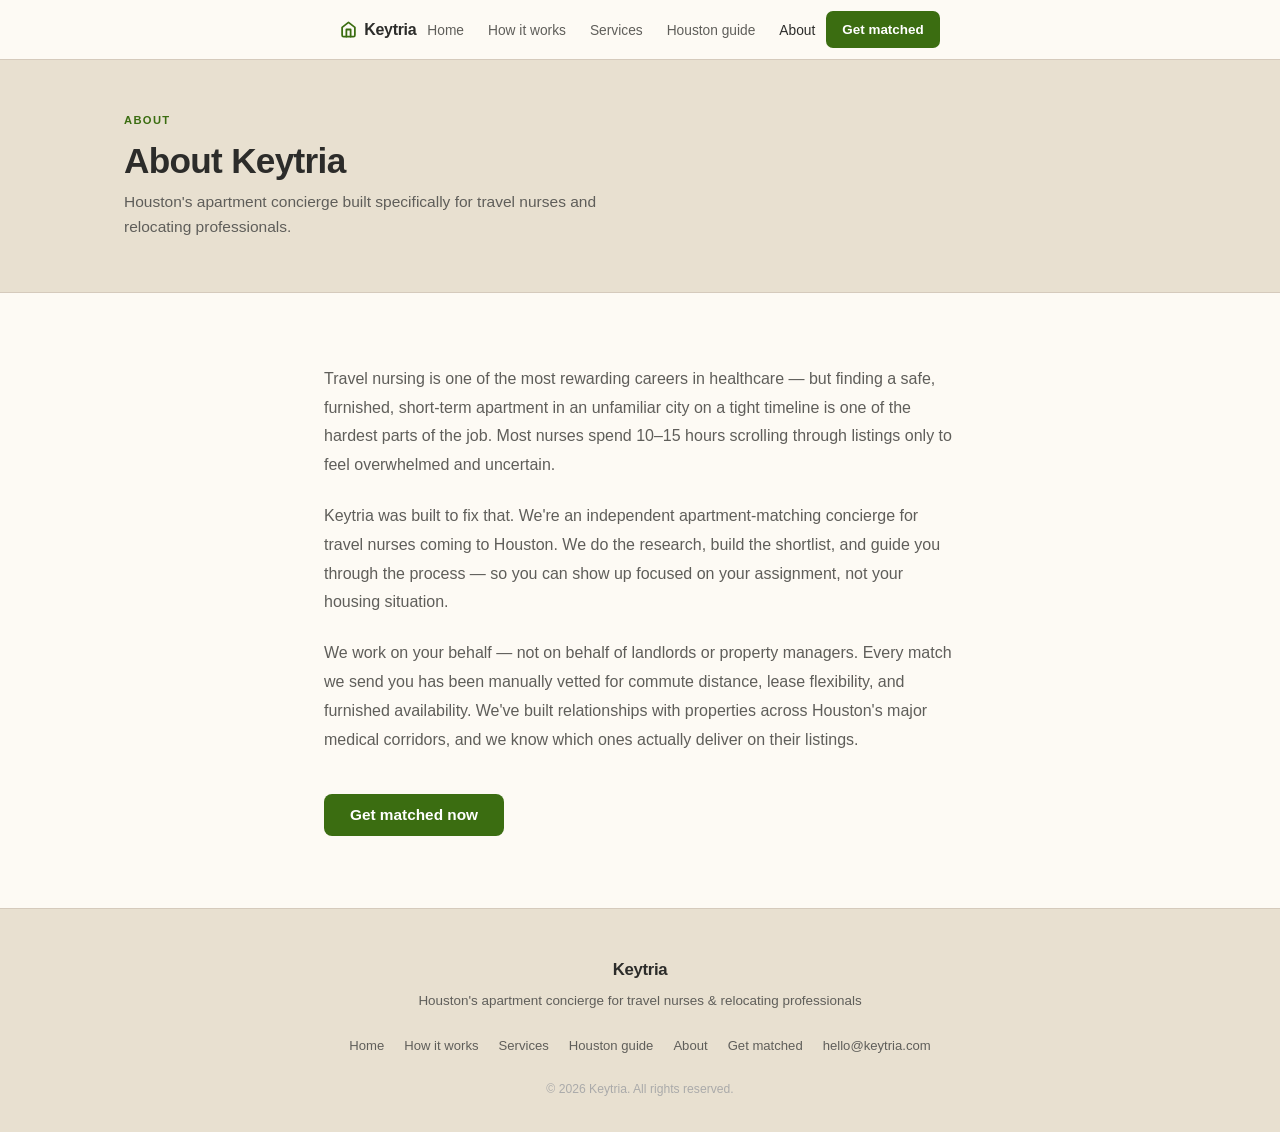
==== commit d4db6267: "Redesign: LandingConcierge-style flat UI with exact color palette and layout" ====
--- a/about.html
+++ b/about.html
@@ -4,245 +4,83 @@
   <meta charset="UTF-8" />
   <meta name="viewport" content="width=device-width, initial-scale=1.0" />
   <title>About — Keytria</title>
-  <meta name="description" content="About Keytria — apartment matching built specifically for travel nurses arriving in Houston, TX." />
   <link rel="stylesheet" href="style.css" />
 </head>
 <body>
 
-<!-- ===== NAV ===== -->
+<!-- NAV -->
 <nav class="nav">
   <div class="container">
     <div class="nav-inner">
       <a href="index.html" class="nav-logo">
-        <div class="nav-logo-icon">🏠</div>
+        <svg width="17" height="17" viewBox="0 0 24 24" fill="none" stroke="currentColor" stroke-width="2.5" stroke-linecap="round" stroke-linejoin="round"><path d="M3 9l9-7 9 7v11a2 2 0 0 1-2 2H5a2 2 0 0 1-2-2z"/><polyline points="9 22 9 12 15 12 15 22"/></svg>
         Keytria
       </a>
       <ul class="nav-links">
         <li><a href="index.html">Home</a></li>
-        <li><a href="how-it-works.html">How It Works</a></li>
+        <li><a href="how-it-works.html">How it works</a></li>
         <li><a href="services.html">Services</a></li>
-        <li><a href="neighborhoods.html">Neighborhoods</a></li>
+        <li><a href="neighborhoods.html">Houston guide</a></li>
         <li><a href="about.html" class="active">About</a></li>
       </ul>
-      <a href="get-started.html" class="btn btn-primary nav-cta">Get Started</a>
-      <button class="nav-toggle" onclick="toggleNav()" aria-label="Menu">☰</button>
+      <a href="get-started.html" class="btn-nav">Get matched</a>
+      <button class="nav-toggle" onclick="document.getElementById('mob').classList.toggle('open')" aria-label="Menu">
+        <span></span><span></span><span></span>
+      </button>
     </div>
   </div>
 </nav>
-<div class="nav-mobile" id="mobileMenu">
+<div class="nav-mobile" id="mob">
   <a href="index.html">Home</a>
-  <a href="how-it-works.html">How It Works</a>
+  <a href="how-it-works.html">How it works</a>
   <a href="services.html">Services</a>
-  <a href="neighborhoods.html">Neighborhoods</a>
+  <a href="neighborhoods.html">Houston guide</a>
   <a href="about.html">About</a>
-  <a href="get-started.html" class="btn btn-primary">Get Started →</a>
+  <a href="get-started.html" class="btn-nav">Get matched</a>
 </div>
 
-<!-- ===== ABOUT HERO ===== -->
-<div class="about-hero">
+<!-- HEADER -->
+<div class="page-header">
   <div class="container">
-    <div class="section-label">Our Story</div>
-    <h1>We Built This Because We Felt the Problem</h1>
-    <p>
-      Keytria started with a simple frustration: travel nurses arriving in Houston — one of the most complex cities in the country to navigate — with only a few days to find an apartment before their assignment started. We're here to fix that.
-    </p>
+    <div class="section-label">About</div>
+    <h1>About Keytria</h1>
+    <p>Houston's apartment concierge built specifically for travel nurses and relocating professionals.</p>
   </div>
 </div>
 
-<!-- ===== MISSION ===== -->
-<section class="section" style="background:var(--cream);">
-  <div class="container" style="max-width:800px;">
-    <div class="section-label">Our Mission</div>
-    <h2 class="section-title">Making Houston feel like home, before you arrive</h2>
-    <p style="color:var(--text-muted);font-size:1rem;line-height:1.8;margin-bottom:20px;">
-      Travel nurses do some of the most important and demanding work in healthcare. The last thing you should have to worry about during a new assignment is where you're going to sleep — or whether your lease has a predatory auto-renewal clause buried in the fine print.
+<!-- CONTENT -->
+<section class="section bg-cream">
+  <div class="container" style="max-width:680px;">
+    <p style="font-size:1rem;line-height:1.8;color:var(--muted);margin-bottom:22px;">
+      Travel nursing is one of the most rewarding careers in healthcare — but finding a safe, furnished, short-term apartment in an unfamiliar city on a tight timeline is one of the hardest parts of the job. Most nurses spend 10–15 hours scrolling through listings only to feel overwhelmed and uncertain.
     </p>
-    <p style="color:var(--text-muted);font-size:1rem;line-height:1.8;margin-bottom:20px;">
-      Keytria specializes exclusively in Houston. We know every neighborhood, every major hospital's parking situation, which landlords are responsive and which aren't, and where to find pet-friendly furnished apartments that don't require a 12-month lease. That local depth is what makes the difference.
+    <p style="font-size:1rem;line-height:1.8;color:var(--muted);margin-bottom:22px;">
+      Keytria was built to fix that. We're an independent apartment-matching concierge for travel nurses coming to Houston. We do the research, build the shortlist, and guide you through the process — so you can show up focused on your assignment, not your housing situation.
     </p>
-    <p style="color:var(--text-muted);font-size:1rem;line-height:1.8;">
-      We're not a listing aggregator. We're not a property manager. We're an independent apartment-matching service that works on <em>your</em> behalf — and we're paid directly by you so our incentives are always aligned with finding you the best option, not the most profitable one for us.
+    <p style="font-size:1rem;line-height:1.8;color:var(--muted);margin-bottom:40px;">
+      We work on your behalf — not on behalf of landlords or property managers. Every match we send you has been manually vetted for commute distance, lease flexibility, and furnished availability. We've built relationships with properties across Houston's major medical corridors, and we know which ones actually deliver on their listings.
     </p>
+    <a href="get-started.html" class="btn btn-green btn-lg">Get matched now</a>
   </div>
 </section>
 
-<!-- ===== VALUES ===== -->
-<section class="section-sm" style="background:var(--beige);">
-  <div class="container">
-    <div class="text-center" style="margin-bottom:40px;">
-      <div class="section-label">What We Stand For</div>
-      <h2 class="section-title">Our values</h2>
-    </div>
-    <div class="values-grid">
-      <div class="value-card">
-        <div class="value-icon">⚡</div>
-        <h4>Speed Without Shortcuts</h4>
-        <p>We move fast — 48-hour turnaround — without sending you unvetted listings or generic search results.</p>
-      </div>
-      <div class="value-card">
-        <div class="value-icon">🔍</div>
-        <h4>Honest Curation</h4>
-        <p>We only present apartments we'd be comfortable recommending to a friend. If something doesn't meet your criteria, it doesn't make the list.</p>
-      </div>
-      <div class="value-card">
-        <div class="value-icon">🤝</div>
-        <h4>Your Side Only</h4>
-        <p>We don't take commissions from landlords. Our fee comes from you, which means we're working for you — not for the property.</p>
-      </div>
-      <div class="value-card">
-        <div class="value-icon">💬</div>
-        <h4>Real Communication</h4>
-        <p>You get a real person responding to your questions, not an automated chatbot. Clear, direct answers every time.</p>
-      </div>
-      <div class="value-card">
-        <div class="value-icon">🐾</div>
-        <h4>Pet-Positive</h4>
-        <p>We're advocates for nurses who travel with pets. We've built a network of genuinely pet-welcoming properties, not just ones that tolerate animals.</p>
-      </div>
-      <div class="value-card">
-        <div class="value-icon">🌆</div>
-        <h4>Deep Local Knowledge</h4>
-        <p>We focus exclusively on Houston. That depth of local expertise is what makes the service worth it.</p>
-      </div>
-    </div>
-  </div>
-</section>
-
-<!-- ===== PLACEHOLDER TEAM ===== -->
-<section class="section" style="background:var(--cream);">
-  <div class="container" style="max-width:800px;">
-    <div class="section-label">The Team</div>
-    <h2 class="section-title">A small team with deep Houston roots</h2>
-    <p style="color:var(--text-muted);font-size:1rem;line-height:1.8;margin-bottom:32px;">
-      Keytria is a boutique service run by people who know Houston's rental market inside and out. We've spent years navigating short-term housing, working with landlords across every major neighborhood, and understanding the unique timing pressures that travel nurses face.
-    </p>
-
-    <!-- Placeholder team cards -->
-    <div style="display:grid;grid-template-columns:1fr 1fr;gap:20px;">
-      <div class="card">
-        <div style="width:64px;height:64px;background:var(--beige);border-radius:50%;margin-bottom:14px;display:flex;align-items:center;justify-content:center;font-size:1.8rem;">👤</div>
-        <h3 style="font-size:1rem;">Founder &amp; Lead Concierge</h3>
-        <p style="font-size:.88rem;">Houston resident with deep knowledge of the rental market and a background in hospitality. [Name coming soon]</p>
-      </div>
-      <div class="card">
-        <div style="width:64px;height:64px;background:var(--beige);border-radius:50%;margin-bottom:14px;display:flex;align-items:center;justify-content:center;font-size:1.8rem;">👤</div>
-        <h3 style="font-size:1rem;">Housing Specialist</h3>
-        <p style="font-size:.88rem;">Specialist in furnished and corporate housing across Houston's major medical corridors. [Name coming soon]</p>
-      </div>
-    </div>
-
-    <div class="notice" style="margin-top:28px;">
-      <span class="notice-icon">✏️</span>
-      <span><strong>Placeholder content.</strong> This page will be updated with full bios, photos, and credentials once the domain and brand are finalized.</span>
-    </div>
-  </div>
-</section>
-
-<!-- ===== BY THE NUMBERS ===== -->
-<section class="section-sm" style="background:var(--beige);">
-  <div class="container">
-    <div class="text-center" style="margin-bottom:40px;">
-      <div class="section-label">By the Numbers</div>
-      <h2 class="section-title">What we're building toward</h2>
-    </div>
-    <div style="display:grid;grid-template-columns:repeat(auto-fit,minmax(160px,1fr));gap:20px;text-align:center;">
-      <div style="background:var(--white);border:1px solid var(--border);border-radius:14px;padding:28px 20px;">
-        <div style="font-size:2.2rem;font-weight:800;color:var(--green);letter-spacing:-.04em;">50+</div>
-        <div style="font-size:.85rem;color:var(--text-muted);margin-top:6px;">Vetted properties in our network</div>
-      </div>
-      <div style="background:var(--white);border:1px solid var(--border);border-radius:14px;padding:28px 20px;">
-        <div style="font-size:2.2rem;font-weight:800;color:var(--green);letter-spacing:-.04em;">15+</div>
-        <div style="font-size:.85rem;color:var(--text-muted);margin-top:6px;">Houston hospitals we serve</div>
-      </div>
-      <div style="background:var(--white);border:1px solid var(--border);border-radius:14px;padding:28px 20px;">
-        <div style="font-size:2.2rem;font-weight:800;color:var(--green);letter-spacing:-.04em;">48h</div>
-        <div style="font-size:.85rem;color:var(--text-muted);margin-top:6px;">Guaranteed match turnaround</div>
-      </div>
-      <div style="background:var(--white);border:1px solid var(--border);border-radius:14px;padding:28px 20px;">
-        <div style="font-size:2.2rem;font-weight:800;color:var(--green);letter-spacing:-.04em;">$0</div>
-        <div style="font-size:.85rem;color:var(--text-muted);margin-top:6px;">Landlord commissions (we never take them)</div>
-      </div>
-    </div>
-  </div>
-</section>
-
-<!-- ===== CONTACT ===== -->
-<section class="section" style="background:var(--cream);">
-  <div class="container" style="max-width:620px;text-align:center;">
-    <div class="section-label">Get in Touch</div>
-    <h2 class="section-title">Questions before you commit?</h2>
-    <p style="color:var(--text-muted);font-size:1rem;margin-bottom:28px;">
-      We're happy to answer questions before you submit your intake form. Reach out and a real person will respond.
-    </p>
-    <div style="display:flex;flex-direction:column;gap:12px;align-items:center;">
-      <a href="mailto:hello@keytria.com" class="btn btn-primary btn-lg">
-        hello@keytria.com
-      </a>
-      <a href="get-started.html" class="btn btn-outline">
-        Or go straight to the intake form →
-      </a>
-    </div>
-  </div>
-</section>
-
-<!-- ===== CTA ===== -->
-<section class="cta-banner">
-  <div class="container">
-    <h2>Ready to find your Houston apartment?</h2>
-    <p>Fill out the intake form in 5 minutes and we'll take it from there.</p>
-    <div class="cta-actions">
-      <a href="get-started.html" class="btn btn-white btn-lg">Get Started — From $99 →</a>
-      <a href="services.html" class="btn btn-outline btn-lg" style="border-color:rgba(255,255,255,.5);color:white;">View Packages</a>
-    </div>
-  </div>
-</section>
-
-<!-- ===== FOOTER ===== -->
+<!-- FOOTER -->
 <footer class="footer">
   <div class="container">
-    <div class="footer-grid">
-      <div>
-        <a href="index.html" class="footer-logo">Keytria</a>
-        <p class="footer-tagline">Apartment matching for travel nurses in Houston, TX. Fast, stress-free, and built around your assignment.</p>
-      </div>
-      <div class="footer-col">
-        <h4>Pages</h4>
-        <ul>
-          <li><a href="index.html">Home</a></li>
-          <li><a href="how-it-works.html">How It Works</a></li>
-          <li><a href="services.html">Services</a></li>
-          <li><a href="neighborhoods.html">Neighborhoods</a></li>
-          <li><a href="about.html">About</a></li>
-          <li><a href="get-started.html">Get Started</a></li>
-        </ul>
-      </div>
-      <div class="footer-col">
-        <h4>Services</h4>
-        <ul>
-          <li><a href="services.html">Quick Match — $99</a></li>
-          <li><a href="services.html">Full Relocation — $249</a></li>
-          <li><a href="services.html">VIP Concierge — $499</a></li>
-        </ul>
-      </div>
-      <div class="footer-col">
-        <h4>Contact</h4>
-        <ul>
-          <li><a href="get-started.html">Submit Intake Form</a></li>
-          <li><a href="mailto:hello@keytria.com">hello@keytria.com</a></li>
-        </ul>
-      </div>
+    <div class="footer-logo">Keytria</div>
+    <p class="footer-sub">Houston's apartment concierge for travel nurses &amp; relocating professionals</p>
+    <div class="footer-links">
+      <a href="index.html">Home</a>
+      <a href="how-it-works.html">How it works</a>
+      <a href="services.html">Services</a>
+      <a href="neighborhoods.html">Houston guide</a>
+      <a href="about.html">About</a>
+      <a href="get-started.html">Get matched</a>
+      <a href="mailto:hello@keytria.com">hello@keytria.com</a>
     </div>
-    <div class="footer-bottom">
-      <span>&copy; 2026 Keytria. All rights reserved.</span>
-      <span>Made for travel nurses in Houston, TX</span>
-    </div>
+    <p class="footer-copy">&copy; 2026 Keytria. All rights reserved.</p>
   </div>
 </footer>
 
-<script>
-  function toggleNav() {
-    document.getElementById('mobileMenu').classList.toggle('open');
-  }
-</script>
 </body>
 </html>
--- a/style.css
+++ b/style.css
@@ -1,360 +1,203 @@
 /* ============================================================
    Keytria — Global Stylesheet
-   Palette: Cream #FFFDF5 | Beige #F5EDE0 | Green #3B6D11
+   #F5F0E8 bg | #3B6D11 green | #EAF3DE light-green
+   #FDFAF4 cream | #E8E0D0 beige | #2C2C2A text | #5F5E5A muted
    ============================================================ */
 
-/* ---------- Reset & Base ---------- */
 *, *::before, *::after { box-sizing: border-box; margin: 0; padding: 0; }
 
 :root {
-  --green:       #3B6D11;
-  --green-dark:  #2C5209;
-  --green-light: #EAF1E2;
-  --beige:       #F5EDE0;
-  --cream:       #FFFDF5;
-  --sand:        #E8D9C4;
-  --text:        #1E1E1E;
-  --text-muted:  #5A5A5A;
-  --white:       #FFFFFF;
-  --border:      #DDD0BC;
-  --radius:      10px;
-  --shadow:      0 2px 16px rgba(0,0,0,.08);
-  --shadow-md:   0 4px 32px rgba(0,0,0,.12);
-  --font-sans:   'Inter', 'Segoe UI', Arial, sans-serif;
-  --max-w:       1140px;
-  --nav-h:       68px;
+  --bg:           #F5F0E8;
+  --green:        #3B6D11;
+  --green-light:  #EAF3DE;
+  --cream:        #FDFAF4;
+  --beige:        #E8E0D0;
+  --text:         #2C2C2A;
+  --muted:        #5F5E5A;
+  --border:       #D5CABC;
+  --white:        #FFFFFF;
+  --radius:       10px;
+  --font:         -apple-system, BlinkMacSystemFont, 'Segoe UI', Helvetica, Arial, sans-serif;
+  --max-w:        1080px;
+  --nav-h:        60px;
 }
 
 html { scroll-behavior: smooth; }
 
 body {
-  font-family: var(--font-sans);
-  background: var(--cream);
-  color: var(--text);
-  line-height: 1.65;
+  font-family: var(--font);
+  background: var(--bg);
+  color: var(--text);
+  line-height: 1.6;
   font-size: 16px;
 }
 
 img { max-width: 100%; display: block; }
-a  { color: var(--green); text-decoration: none; }
+a   { color: var(--green); text-decoration: none; }
 a:hover { text-decoration: underline; }
-
-h1, h2, h3, h4 {
-  line-height: 1.2;
-  font-weight: 700;
-  letter-spacing: -.02em;
-}
-
-/* ---------- Utilities ---------- */
-.container {
-  max-width: var(--max-w);
-  margin: 0 auto;
-  padding: 0 24px;
-}
-
-.section { padding: 80px 0; }
-.section-sm { padding: 52px 0; }
-
-.section-label {
-  display: inline-block;
-  font-size: .75rem;
-  font-weight: 700;
-  letter-spacing: .1em;
-  text-transform: uppercase;
-  color: var(--green);
-  background: var(--green-light);
-  padding: 4px 12px;
-  border-radius: 100px;
-  margin-bottom: 14px;
-}
-
-.section-title {
-  font-size: clamp(1.7rem, 4vw, 2.5rem);
-  margin-bottom: 14px;
-}
-
-.section-sub {
-  font-size: 1.05rem;
-  color: var(--text-muted);
-  max-width: 560px;
-}
-
-.text-center { text-align: center; }
-.text-center .section-sub { margin: 0 auto; }
-
-.tag {
-  display: inline-block;
-  font-size: .75rem;
-  font-weight: 600;
-  padding: 3px 10px;
-  border-radius: 100px;
-  background: var(--green-light);
-  color: var(--green);
-}
-
-/* ---------- Buttons ---------- */
-.btn {
-  display: inline-flex;
-  align-items: center;
-  gap: 8px;
-  font-family: var(--font-sans);
-  font-size: .95rem;
-  font-weight: 600;
-  padding: 13px 26px;
-  border-radius: var(--radius);
-  border: none;
-  cursor: pointer;
-  transition: background .18s, transform .12s, box-shadow .18s;
-  text-decoration: none;
-  line-height: 1;
-}
-
-.btn:hover { text-decoration: none; transform: translateY(-1px); }
-
-.btn-primary {
-  background: var(--green);
-  color: var(--white);
-}
-.btn-primary:hover { background: var(--green-dark); box-shadow: 0 4px 18px rgba(59,109,17,.35); }
-
-.btn-outline {
-  background: transparent;
-  color: var(--green);
-  border: 2px solid var(--green);
-}
-.btn-outline:hover { background: var(--green); color: var(--white); }
-
-.btn-white {
-  background: var(--white);
-  color: var(--green);
-}
-.btn-white:hover { background: var(--cream); box-shadow: 0 4px 18px rgba(0,0,0,.15); }
-
-.btn-lg { font-size: 1.05rem; padding: 16px 34px; }
+h1, h2, h3, h4 { line-height: 1.2; font-weight: 700; letter-spacing: -.02em; }
+
+/* ---------- Layout ---------- */
+.container { max-width: var(--max-w); margin: 0 auto; padding: 0 24px; }
+.section    { padding: 72px 0; }
+.bg-bg      { background: var(--bg); }
+.bg-cream   { background: var(--cream); }
+.bg-beige   { background: var(--beige); }
 
 /* ---------- Navigation ---------- */
 .nav {
   position: sticky;
   top: 0;
   z-index: 100;
+  height: var(--nav-h);
   background: var(--cream);
   border-bottom: 1px solid var(--border);
-  height: var(--nav-h);
-  display: flex;
-  align-items: center;
-}
-
+  display: flex;
+  align-items: center;
+}
 .nav-inner {
   display: flex;
   align-items: center;
   justify-content: space-between;
   width: 100%;
 }
-
 .nav-logo {
-  font-size: 1.15rem;
-  font-weight: 800;
-  color: var(--green);
-  letter-spacing: -.03em;
+  display: flex;
+  align-items: center;
+  gap: 7px;
+  font-size: 1rem;
+  font-weight: 700;
+  color: var(--text);
   text-decoration: none;
-  display: flex;
-  align-items: center;
-  gap: 8px;
-}
-.nav-logo span { color: var(--text); }
+  letter-spacing: -.02em;
+}
+.nav-logo svg { color: var(--green); }
 .nav-logo:hover { text-decoration: none; }
 
-.nav-logo-icon {
-  width: 34px; height: 34px;
+.nav-links { display: flex; align-items: center; gap: 2px; list-style: none; }
+.nav-links a {
+  font-size: .86rem;
+  font-weight: 500;
+  color: var(--muted);
+  padding: 6px 11px;
+  border-radius: 6px;
+  text-decoration: none;
+  transition: color .15s;
+}
+.nav-links a:hover, .nav-links a.active { color: var(--text); }
+
+.btn-nav {
+  font-size: .84rem;
+  font-weight: 600;
+  padding: 8px 16px;
+  border-radius: 7px;
   background: var(--green);
-  border-radius: 8px;
-  display: flex;
-  align-items: center;
-  justify-content: center;
   color: white;
-  font-size: 1.1rem;
-}
-
-.nav-links {
-  display: flex;
-  align-items: center;
-  gap: 4px;
-  list-style: none;
-}
-
-.nav-links a {
-  font-size: .9rem;
-  font-weight: 500;
-  color: var(--text-muted);
-  padding: 7px 13px;
-  border-radius: 7px;
-  transition: background .15s, color .15s;
   text-decoration: none;
-}
-.nav-links a:hover,
-.nav-links a.active {
-  color: var(--green);
-  background: var(--green-light);
-}
-
-.nav-cta { margin-left: 8px; }
+  transition: background .15s;
+}
+.btn-nav:hover { background: #2e5610; text-decoration: none; }
 
 .nav-toggle {
   display: none;
   background: none;
   border: none;
   cursor: pointer;
-  padding: 6px;
-  color: var(--text);
-  font-size: 1.4rem;
-  line-height: 1;
-}
+  padding: 4px;
+  flex-direction: column;
+  gap: 5px;
+}
+.nav-toggle span { display: block; width: 20px; height: 2px; background: var(--text); border-radius: 2px; }
 
 .nav-mobile {
   display: none;
   flex-direction: column;
   background: var(--cream);
   border-bottom: 1px solid var(--border);
-  padding: 12px 24px 20px;
-  gap: 4px;
-}
-.nav-mobile a {
-  display: block;
-  font-size: .95rem;
-  font-weight: 500;
-  color: var(--text);
-  padding: 10px 14px;
+  padding: 10px 24px 18px;
+  gap: 2px;
+}
+.nav-mobile a { display: block; font-size: .92rem; font-weight: 500; color: var(--text); padding: 9px 10px; border-radius: 7px; text-decoration: none; }
+.nav-mobile a:hover { background: var(--beige); }
+.nav-mobile .btn-nav { margin-top: 6px; display: block; text-align: center; }
+.nav-mobile.open { display: flex; }
+
+/* ---------- Buttons ---------- */
+.btn {
+  display: inline-flex;
+  align-items: center;
+  justify-content: center;
+  gap: 7px;
+  font-family: var(--font);
+  font-size: .9rem;
+  font-weight: 600;
+  padding: 11px 22px;
   border-radius: 8px;
+  border: none;
+  cursor: pointer;
   text-decoration: none;
-}
-.nav-mobile a:hover { background: var(--beige); color: var(--green); }
-.nav-mobile .btn { width: 100%; justify-content: center; margin-top: 8px; }
-.nav-mobile.open { display: flex; }
+  transition: background .15s, color .15s, border-color .15s;
+  line-height: 1;
+}
+.btn:hover { text-decoration: none; }
+
+.btn-green { background: var(--green); color: white; }
+.btn-green:hover { background: #2e5610; }
+
+.btn-outline-green { background: transparent; color: var(--green); border: 1.5px solid var(--green); }
+.btn-outline-green:hover { background: var(--green); color: white; }
+
+.btn-outline-gray { background: transparent; color: var(--text); border: 1.5px solid var(--border); }
+.btn-outline-gray:hover { border-color: var(--muted); }
+
+.btn-lg { font-size: .96rem; padding: 13px 26px; }
+.btn-full { width: 100%; justify-content: center; }
 
 /* ---------- Hero ---------- */
 .hero {
-  background: linear-gradient(135deg, #2C5209 0%, var(--green) 60%, #4A8A18 100%);
-  color: var(--white);
+  background: var(--bg);
   padding: 96px 0 80px;
-  position: relative;
-  overflow: hidden;
-}
-
-.hero::before {
-  content: '';
-  position: absolute;
-  inset: 0;
-  background: url("data:image/svg+xml,%3Csvg width='60' height='60' viewBox='0 0 60 60' xmlns='http://www.w3.org/2000/svg'%3E%3Cg fill='none' fill-rule='evenodd'%3E%3Cg fill='%23ffffff' fill-opacity='0.04'%3E%3Cpath d='M36 34v-4h-2v4h-4v2h4v4h2v-4h4v-2h-4zm0-30V0h-2v4h-4v2h4v4h2V6h4V4h-4zM6 34v-4H4v4H0v2h4v4h2v-4h4v-2H6zM6 4V0H4v4H0v2h4v4h2V6h4V4H6z'/%3E%3C/g%3E%3C/g%3E%3C/svg%3E");
-}
-
-.hero-inner {
-  position: relative;
-  display: grid;
-  grid-template-columns: 1fr 1fr;
-  gap: 60px;
-  align-items: center;
-}
-
-.hero-badge {
+  text-align: center;
+}
+.hero-inner { max-width: 620px; margin: 0 auto; }
+
+.hero-pill {
   display: inline-flex;
   align-items: center;
   gap: 6px;
-  background: rgba(255,255,255,.15);
-  border: 1px solid rgba(255,255,255,.25);
-  border-radius: 100px;
-  padding: 5px 14px;
   font-size: .8rem;
   font-weight: 600;
-  letter-spacing: .05em;
-  text-transform: uppercase;
-  margin-bottom: 20px;
+  color: var(--green);
+  background: var(--green-light);
+  border-radius: 100px;
+  padding: 5px 13px;
+  margin-bottom: 24px;
 }
 
 .hero h1 {
-  font-size: clamp(2rem, 5vw, 3.2rem);
+  font-size: clamp(1.9rem, 4.5vw, 2.8rem);
+  color: var(--text);
   margin-bottom: 18px;
-  color: var(--white);
-}
-
-.hero h1 em {
-  font-style: normal;
-  color: #B8E08A;
+  line-height: 1.2;
 }
 
 .hero-sub {
-  font-size: 1.1rem;
-  opacity: .88;
-  margin-bottom: 32px;
+  font-size: 1rem;
+  color: var(--muted);
+  max-width: 500px;
+  margin: 0 auto 32px;
   line-height: 1.7;
 }
 
-.hero-actions { display: flex; gap: 12px; flex-wrap: wrap; }
-
-.hero-stats {
-  display: flex;
-  gap: 28px;
-  margin-top: 44px;
-  flex-wrap: wrap;
-}
-
-.hero-stat strong {
-  display: block;
-  font-size: 1.6rem;
-  font-weight: 800;
-  color: #B8E08A;
-  line-height: 1;
-}
-
-.hero-stat span {
-  font-size: .82rem;
-  opacity: .75;
-}
-
-.hero-card {
-  background: rgba(255,255,255,.1);
-  backdrop-filter: blur(12px);
-  border: 1px solid rgba(255,255,255,.2);
-  border-radius: 18px;
-  padding: 28px;
-}
-
-.hero-card h3 { font-size: 1rem; margin-bottom: 16px; opacity: .85; }
-
-.hero-checklist {
-  list-style: none;
-  display: flex;
-  flex-direction: column;
-  gap: 10px;
-}
-
-.hero-checklist li {
-  display: flex;
-  align-items: center;
-  gap: 10px;
-  font-size: .93rem;
-}
-
-.hero-checklist li::before {
-  content: '✓';
-  width: 22px; height: 22px;
-  background: #B8E08A;
-  color: var(--green-dark);
-  border-radius: 50%;
-  display: flex;
-  align-items: center;
-  justify-content: center;
-  font-size: .75rem;
-  font-weight: 800;
-  flex-shrink: 0;
-}
-
-/* ---------- Trust Bar ---------- */
+.hero-btns { display: flex; gap: 10px; justify-content: center; flex-wrap: wrap; }
+
+/* ---------- Trust / Stats bar ---------- */
 .trust-bar {
   background: var(--beige);
+  border-top: 1px solid var(--border);
   border-bottom: 1px solid var(--border);
-  padding: 20px 0;
-}
-
+  padding: 16px 0;
+}
 .trust-bar-inner {
   display: flex;
   align-items: center;
@@ -362,671 +205,263 @@
   gap: 40px;
   flex-wrap: wrap;
 }
-
 .trust-item {
   display: flex;
   align-items: center;
-  gap: 9px;
-  font-size: .88rem;
+  gap: 8px;
+  font-size: .83rem;
   font-weight: 600;
-  color: var(--text-muted);
-}
-
-.trust-icon {
-  font-size: 1.25rem;
-}
-
-/* ---------- Cards ---------- */
-.card {
+  color: var(--muted);
+}
+.trust-item svg { color: var(--green); flex-shrink: 0; }
+
+/* ---------- Section headings ---------- */
+.section-label {
+  font-size: .7rem;
+  font-weight: 700;
+  letter-spacing: .12em;
+  text-transform: uppercase;
+  color: var(--green);
+  margin-bottom: 10px;
+}
+.section-title { font-size: clamp(1.5rem, 3vw, 2rem); color: var(--text); margin-bottom: 36px; }
+.section-sub   { font-size: .95rem; color: var(--muted); margin-bottom: 32px; max-width: 500px; }
+
+/* ---------- How It Works — 3 cards ---------- */
+.steps-grid {
+  display: grid;
+  grid-template-columns: repeat(3, 1fr);
+  gap: 16px;
+}
+.step-card {
   background: var(--white);
   border: 1px solid var(--border);
-  border-radius: 14px;
-  padding: 28px;
-  box-shadow: var(--shadow);
-  transition: box-shadow .2s, transform .2s;
-}
-
-.card:hover {
-  box-shadow: var(--shadow-md);
-  transform: translateY(-2px);
-}
-
-.card-icon {
-  width: 52px; height: 52px;
+  border-radius: 12px;
+  padding: 28px 22px 32px;
+}
+.step-num {
+  width: 38px; height: 38px;
   background: var(--green-light);
+  color: var(--green);
+  font-size: .95rem;
+  font-weight: 700;
+  border-radius: 50%;
+  display: flex;
+  align-items: center;
+  justify-content: center;
+  margin-bottom: 16px;
+}
+.step-card h3 { font-size: .97rem; font-weight: 700; margin-bottom: 8px; }
+.step-card p  { font-size: .86rem; color: var(--muted); line-height: 1.65; }
+
+/* ---------- Who We Serve ---------- */
+.serve-grid {
+  display: grid;
+  grid-template-columns: repeat(3, 1fr);
+  gap: 40px;
+}
+.serve-icon {
+  width: 44px; height: 44px;
+  background: var(--green-light);
+  border-radius: 10px;
+  display: flex;
+  align-items: center;
+  justify-content: center;
+  color: var(--green);
+  margin-bottom: 14px;
+}
+.serve-item h3 { font-size: .97rem; font-weight: 700; margin-bottom: 7px; }
+.serve-item p  { font-size: .86rem; color: var(--muted); line-height: 1.65; }
+
+/* ---------- 4 Step Cards (How It Works page) ---------- */
+.steps-4-grid {
+  display: grid;
+  grid-template-columns: repeat(2, 1fr);
+  gap: 16px;
+}
+.step-4-card {
+  background: var(--white);
+  border: 1px solid var(--border);
   border-radius: 12px;
-  display: flex;
-  align-items: center;
-  justify-content: center;
-  font-size: 1.5rem;
-  margin-bottom: 16px;
-}
-
-.card h3 { font-size: 1.1rem; margin-bottom: 8px; }
-.card p  { font-size: .92rem; color: var(--text-muted); }
-
-/* ---------- Steps ---------- */
-.steps { display: grid; gap: 32px; }
-.steps-2 { grid-template-columns: 1fr 1fr; }
-.steps-4 { grid-template-columns: repeat(4, 1fr); }
-
-.step {
-  position: relative;
-  display: flex;
-  flex-direction: column;
-}
-
-.step-num {
-  width: 44px; height: 44px;
-  background: var(--green);
-  color: white;
-  font-size: 1.1rem;
-  font-weight: 800;
-  border-radius: 50%;
-  display: flex;
-  align-items: center;
-  justify-content: center;
-  margin-bottom: 14px;
-  flex-shrink: 0;
-}
+  padding: 28px 24px;
+}
+.step-4-card .step-num { margin-bottom: 14px; }
+.step-4-card h3 { font-size: 1.05rem; font-weight: 700; margin-bottom: 8px; }
+.step-4-card p  { font-size: .88rem; color: var(--muted); line-height: 1.65; }
 
 /* ---------- Pricing ---------- */
 .pricing-grid {
   display: grid;
   grid-template-columns: repeat(3, 1fr);
-  gap: 24px;
+  gap: 18px;
   align-items: start;
 }
-
 .pricing-card {
   background: var(--white);
-  border: 2px solid var(--border);
-  border-radius: 18px;
-  padding: 32px 28px;
-  transition: box-shadow .2s, transform .2s;
+  border: 1.5px solid var(--border);
+  border-radius: 12px;
+  padding: 26px 22px;
   position: relative;
 }
-
-.pricing-card:hover {
-  box-shadow: var(--shadow-md);
-  transform: translateY(-3px);
-}
-
-.pricing-card.featured {
-  border-color: var(--green);
-  box-shadow: 0 0 0 4px rgba(59,109,17,.1), var(--shadow-md);
-}
-
+.pricing-card.featured { border-color: var(--green); }
 .pricing-badge {
   position: absolute;
-  top: -14px;
+  top: -12px;
   left: 50%;
   transform: translateX(-50%);
   background: var(--green);
   color: white;
-  font-size: .75rem;
-  font-weight: 700;
-  letter-spacing: .06em;
+  font-size: .7rem;
+  font-weight: 700;
+  letter-spacing: .07em;
   text-transform: uppercase;
-  padding: 5px 16px;
+  padding: 4px 14px;
   border-radius: 100px;
   white-space: nowrap;
 }
-
 .pricing-name {
-  font-size: .85rem;
-  font-weight: 700;
-  letter-spacing: .08em;
+  font-size: .75rem;
+  font-weight: 700;
+  letter-spacing: .1em;
   text-transform: uppercase;
   color: var(--green);
   margin-bottom: 8px;
 }
-
 .pricing-price {
-  font-size: 2.8rem;
+  font-size: 2.4rem;
   font-weight: 800;
   letter-spacing: -.04em;
   line-height: 1;
   margin-bottom: 4px;
-}
-
-.pricing-price sup {
-  font-size: 1.2rem;
-  vertical-align: super;
-  font-weight: 600;
-}
-
+  color: var(--text);
+}
+.pricing-price sup { font-size: 1rem; vertical-align: super; font-weight: 600; }
 .pricing-desc {
-  font-size: .88rem;
-  color: var(--text-muted);
-  margin-bottom: 20px;
+  font-size: .84rem;
+  color: var(--muted);
+  margin-bottom: 16px;
+  padding-bottom: 16px;
   border-bottom: 1px solid var(--border);
-  padding-bottom: 20px;
-}
-
-.pricing-features {
-  list-style: none;
-  display: flex;
-  flex-direction: column;
-  gap: 10px;
-  margin-bottom: 28px;
-}
-
-.pricing-features li {
-  display: flex;
-  align-items: flex-start;
-  gap: 9px;
-  font-size: .9rem;
-}
-
-.pricing-features li .check {
-  color: var(--green);
-  font-weight: 800;
-  flex-shrink: 0;
-  margin-top: 1px;
-}
-
-.pricing-features li .x {
-  color: #B0A090;
-  flex-shrink: 0;
-  margin-top: 1px;
-}
+}
+.pricing-features { list-style: none; display: flex; flex-direction: column; gap: 8px; margin-bottom: 22px; }
+.pricing-features li { display: flex; align-items: flex-start; gap: 8px; font-size: .86rem; }
+.pricing-features li .check { color: var(--green); font-weight: 800; flex-shrink: 0; }
+.pricing-features li .x { color: #BFB8AC; flex-shrink: 0; }
 
 /* ---------- Neighborhood Cards ---------- */
-.neighborhood-grid {
+.nbhd-grid {
   display: grid;
-  grid-template-columns: repeat(auto-fit, minmax(300px, 1fr));
-  gap: 24px;
-}
-
+  grid-template-columns: repeat(auto-fill, minmax(220px, 1fr));
+  gap: 14px;
+}
 .nbhd-card {
   background: var(--white);
   border: 1px solid var(--border);
-  border-radius: 14px;
-  overflow: hidden;
-  box-shadow: var(--shadow);
-  transition: box-shadow .2s, transform .2s;
-}
-
-.nbhd-card:hover { box-shadow: var(--shadow-md); transform: translateY(-2px); }
-
-.nbhd-header {
-  background: linear-gradient(135deg, var(--green) 0%, #4A8A18 100%);
-  color: white;
-  padding: 20px 22px;
-}
-
-.nbhd-header h3 { font-size: 1.1rem; margin-bottom: 3px; }
-.nbhd-hospital  { font-size: .8rem; opacity: .8; font-weight: 500; }
-
-.nbhd-body { padding: 20px 22px; }
-
-.nbhd-meta {
-  display: flex;
-  gap: 16px;
-  margin-bottom: 14px;
-  flex-wrap: wrap;
-}
-
-.nbhd-meta-item {
-  display: flex;
-  align-items: center;
-  gap: 5px;
-  font-size: .82rem;
-  color: var(--text-muted);
-  font-weight: 500;
-}
-
-.nbhd-highlights {
-  list-style: none;
-  display: flex;
-  flex-direction: column;
-  gap: 5px;
-}
-
-.nbhd-highlights li {
-  font-size: .87rem;
-  color: var(--text-muted);
-  display: flex;
-  align-items: center;
-  gap: 6px;
-}
-.nbhd-highlights li::before { content: '→'; color: var(--green); font-weight: 700; }
+  border-radius: 10px;
+  padding: 20px 18px;
+}
+.nbhd-pill {
+  display: inline-block;
+  font-size: .7rem;
+  font-weight: 700;
+  letter-spacing: .06em;
+  background: var(--green-light);
+  color: var(--green);
+  padding: 3px 10px;
+  border-radius: 100px;
+  margin-bottom: 10px;
+}
+.nbhd-card h3 { font-size: .95rem; font-weight: 700; margin-bottom: 6px; }
+.nbhd-card p  { font-size: .83rem; color: var(--muted); line-height: 1.6; }
 
 /* ---------- Form ---------- */
+.form-wrap { max-width: 620px; margin: 0 auto; }
 .form-card {
   background: var(--white);
   border: 1px solid var(--border);
-  border-radius: 18px;
-  padding: 40px;
-  box-shadow: var(--shadow);
-  max-width: 740px;
-  margin: 0 auto;
-}
-
-.form-section-title {
-  font-size: 1rem;
-  font-weight: 700;
-  color: var(--green);
-  border-bottom: 2px solid var(--green-light);
-  padding-bottom: 8px;
-  margin-bottom: 20px;
-}
-
-.form-grid { display: grid; gap: 18px; }
-.form-grid-2 { grid-template-columns: 1fr 1fr; }
-
-.form-group { display: flex; flex-direction: column; gap: 6px; }
-
-.form-group label {
-  font-size: .85rem;
-  font-weight: 600;
-  color: var(--text);
-}
-
-.form-group label .req { color: var(--green); }
-
+  border-radius: 14px;
+  padding: 36px 32px;
+}
+.form-row { display: grid; grid-template-columns: 1fr 1fr; gap: 14px; }
+.form-group { display: flex; flex-direction: column; gap: 5px; margin-bottom: 14px; }
+.form-group label { font-size: .82rem; font-weight: 600; color: var(--text); }
 .form-group input,
 .form-group select,
 .form-group textarea {
-  font-family: var(--font-sans);
-  font-size: .95rem;
-  padding: 11px 14px;
-  border: 1.5px solid var(--border);
-  border-radius: 9px;
-  background: var(--cream);
-  color: var(--text);
-  transition: border-color .15s, box-shadow .15s;
-  outline: none;
-}
-
-.form-group input:focus,
-.form-group select:focus,
-.form-group textarea:focus {
-  border-color: var(--green);
-  box-shadow: 0 0 0 3px rgba(59,109,17,.12);
-}
-
-.form-group textarea { resize: vertical; min-height: 90px; }
-
-.form-hint {
-  font-size: .78rem;
-  color: var(--text-muted);
-}
-
-.checkbox-group {
-  display: grid;
-  grid-template-columns: repeat(auto-fill, minmax(180px, 1fr));
-  gap: 10px;
-}
-
-.checkbox-label {
-  display: flex;
-  align-items: center;
-  gap: 8px;
-  font-size: .88rem;
-  cursor: pointer;
+  font-family: var(--font);
+  font-size: .9rem;
   padding: 10px 12px;
   border: 1.5px solid var(--border);
   border-radius: 8px;
-  transition: border-color .15s, background .15s;
-}
-
-.checkbox-label:hover { border-color: var(--green); background: var(--green-light); }
-
-.checkbox-label input[type=checkbox] {
-  accent-color: var(--green);
-  width: 16px; height: 16px;
+  background: var(--bg);
+  color: var(--text);
+  outline: none;
+  transition: border-color .15s;
+  appearance: auto;
+}
+.form-group input:focus,
+.form-group select:focus,
+.form-group textarea:focus { border-color: var(--green); }
+.form-group textarea { resize: vertical; min-height: 80px; }
+.form-section { font-size: .78rem; font-weight: 700; letter-spacing: .1em; text-transform: uppercase; color: var(--muted); margin: 22px 0 12px; }
+.checkbox-grid { display: grid; grid-template-columns: repeat(auto-fill, minmax(170px, 1fr)); gap: 8px; }
+.check-label {
+  display: flex;
+  align-items: center;
+  gap: 8px;
+  font-size: .84rem;
   cursor: pointer;
-  padding: 0;
-  border: none;
-  background: none;
-}
-
-.radio-group { display: flex; flex-direction: column; gap: 10px; }
-
-.radio-card {
-  display: flex;
-  align-items: flex-start;
-  gap: 12px;
-  padding: 16px 18px;
+  padding: 9px 11px;
   border: 1.5px solid var(--border);
-  border-radius: 10px;
-  cursor: pointer;
-  transition: border-color .15s, background .15s;
-}
-
-.radio-card:hover { border-color: var(--green); background: var(--green-light); }
-
-.radio-card input[type=radio] {
-  accent-color: var(--green);
-  width: 18px; height: 18px;
-  cursor: pointer;
-  flex-shrink: 0;
-  margin-top: 2px;
-  padding: 0;
-  border: none;
-  background: none;
-}
-
-.radio-card-body strong {
-  display: block;
-  font-size: .93rem;
-  margin-bottom: 2px;
-}
-
-.radio-card-body span {
-  font-size: .82rem;
-  color: var(--text-muted);
-}
-
-.form-submit-wrap {
-  text-align: center;
-  margin-top: 32px;
-  padding-top: 24px;
-  border-top: 1px solid var(--border);
-}
-
-.form-submit-wrap p {
-  font-size: .82rem;
-  color: var(--text-muted);
-  margin-top: 12px;
-}
-
-/* ---------- CTA Banner ---------- */
-.cta-banner {
-  background: linear-gradient(135deg, var(--green) 0%, #4A8A18 100%);
-  color: white;
-  text-align: center;
-  padding: 72px 0;
-}
-
-.cta-banner h2 {
-  font-size: clamp(1.6rem, 4vw, 2.4rem);
-  color: white;
-  margin-bottom: 14px;
-}
-
-.cta-banner p {
-  font-size: 1.05rem;
-  opacity: .88;
-  margin-bottom: 32px;
-}
-
-.cta-actions { display: flex; gap: 12px; justify-content: center; flex-wrap: wrap; }
-
-/* ---------- FAQ Accordion ---------- */
-.faq { border: 1px solid var(--border); border-radius: 14px; overflow: hidden; }
-.faq-item { border-bottom: 1px solid var(--border); }
-.faq-item:last-child { border-bottom: none; }
-
-.faq-q {
-  width: 100%;
-  background: none;
-  border: none;
-  padding: 18px 22px;
-  text-align: left;
-  font-family: var(--font-sans);
-  font-size: .97rem;
-  font-weight: 600;
-  cursor: pointer;
-  display: flex;
-  justify-content: space-between;
-  align-items: center;
-  gap: 12px;
-  color: var(--text);
-  transition: background .15s;
-}
-
-.faq-q:hover { background: var(--beige); }
-
-.faq-q .arrow {
-  font-size: 1.1rem;
-  color: var(--green);
-  transition: transform .2s;
-  flex-shrink: 0;
-}
-
-.faq-item.open .faq-q .arrow { transform: rotate(90deg); }
-
-.faq-a {
-  display: none;
-  padding: 0 22px 18px;
-  font-size: .92rem;
-  color: var(--text-muted);
-  line-height: 1.7;
-}
-
-.faq-item.open .faq-a { display: block; }
-
-/* ---------- Process Timeline (How It Works page) ---------- */
-.timeline { position: relative; }
-
-.timeline-step {
-  display: grid;
-  grid-template-columns: 56px 1fr;
-  gap: 24px;
-  padding-bottom: 48px;
-  position: relative;
-}
-
-.timeline-step:last-child { padding-bottom: 0; }
-
-.timeline-left {
-  display: flex;
-  flex-direction: column;
-  align-items: center;
-}
-
-.timeline-num {
-  width: 52px; height: 52px;
-  background: var(--green);
-  color: white;
-  font-size: 1.2rem;
-  font-weight: 800;
-  border-radius: 50%;
-  display: flex;
-  align-items: center;
-  justify-content: center;
-  flex-shrink: 0;
-  box-shadow: 0 0 0 6px var(--green-light);
-  z-index: 1;
-}
-
-.timeline-line {
-  flex: 1;
-  width: 2px;
-  background: var(--green-light);
-  margin-top: 8px;
-}
-
-.timeline-step:last-child .timeline-line { display: none; }
-
-.timeline-body {
-  padding-top: 8px;
-}
-
-.timeline-body h3 { font-size: 1.25rem; margin-bottom: 10px; }
-.timeline-body p  { color: var(--text-muted); font-size: .95rem; margin-bottom: 12px; }
-
-.timeline-tips {
-  list-style: none;
-  display: flex;
-  flex-direction: column;
-  gap: 6px;
-  background: var(--beige);
-  border-radius: 10px;
-  padding: 14px 16px;
-}
-
-.timeline-tips li {
-  font-size: .88rem;
-  color: var(--text-muted);
-  display: flex;
-  align-items: flex-start;
-  gap: 8px;
-}
-
-.timeline-tips li::before { content: '✦'; color: var(--green); font-size: .7rem; margin-top: 3px; }
-
-/* ---------- Team / About ---------- */
-.about-hero {
-  background: var(--beige);
-  padding: 72px 0;
-  border-bottom: 1px solid var(--border);
-}
-
-.about-hero h1 { font-size: clamp(1.8rem, 4vw, 2.8rem); margin-bottom: 14px; }
-.about-hero p  { font-size: 1.05rem; color: var(--text-muted); max-width: 620px; }
-
-.values-grid {
-  display: grid;
-  grid-template-columns: repeat(auto-fit, minmax(220px, 1fr));
-  gap: 20px;
-}
-
-.value-card {
-  background: var(--white);
-  border: 1px solid var(--border);
-  border-radius: 14px;
-  padding: 24px;
-  text-align: center;
-}
-
-.value-icon {
-  font-size: 2.2rem;
-  margin-bottom: 12px;
-}
-
-.value-card h4 { margin-bottom: 6px; }
-.value-card p  { font-size: .88rem; color: var(--text-muted); }
-
-/* ---------- Footer ---------- */
-.footer {
-  background: #1A2810;
-  color: rgba(255,255,255,.7);
-  padding: 56px 0 28px;
-}
-
-.footer-grid {
-  display: grid;
-  grid-template-columns: 1.5fr 1fr 1fr 1fr;
-  gap: 40px;
-  margin-bottom: 48px;
-}
-
-.footer-logo {
-  font-size: 1.1rem;
-  font-weight: 800;
-  color: white;
-  letter-spacing: -.03em;
-  margin-bottom: 10px;
-  display: block;
-  text-decoration: none;
-}
-
-.footer-tagline { font-size: .87rem; line-height: 1.6; margin-bottom: 16px; }
-
-.footer-col h4 {
-  font-size: .8rem;
-  font-weight: 700;
-  text-transform: uppercase;
-  letter-spacing: .1em;
-  color: white;
-  margin-bottom: 14px;
-}
-
-.footer-col ul { list-style: none; display: flex; flex-direction: column; gap: 8px; }
-
-.footer-col ul a {
-  font-size: .88rem;
-  color: rgba(255,255,255,.65);
-  text-decoration: none;
-  transition: color .15s;
-}
-.footer-col ul a:hover { color: #B8E08A; }
-
-.footer-bottom {
-  border-top: 1px solid rgba(255,255,255,.1);
-  padding-top: 24px;
-  display: flex;
-  justify-content: space-between;
-  align-items: center;
-  font-size: .82rem;
-  flex-wrap: wrap;
-  gap: 12px;
-}
-
-/* ---------- Page Header ---------- */
+  border-radius: 7px;
+  transition: border-color .15s;
+  color: var(--text);
+}
+.check-label:hover { border-color: var(--green); }
+.check-label input { accent-color: var(--green); width: 14px; height: 14px; cursor: pointer; }
+
+/* ---------- Page header (inner pages) ---------- */
 .page-header {
   background: var(--beige);
   border-bottom: 1px solid var(--border);
-  padding: 56px 0;
-}
-
-.page-header h1 { font-size: clamp(1.8rem, 4vw, 2.6rem); margin-bottom: 10px; }
-.page-header p  { color: var(--text-muted); font-size: 1.05rem; max-width: 560px; }
-
-/* ---------- Alert / Notice ---------- */
-.notice {
-  display: flex;
-  align-items: flex-start;
-  gap: 12px;
-  background: var(--green-light);
-  border-left: 4px solid var(--green);
-  border-radius: 0 10px 10px 0;
-  padding: 14px 18px;
-  font-size: .9rem;
-}
-
-.notice-icon { font-size: 1.1rem; flex-shrink: 0; margin-top: 1px; }
-
-/* ---------- Success message ---------- */
-.success-box {
-  display: none;
-  background: var(--green-light);
-  border: 2px solid var(--green);
-  border-radius: 14px;
-  padding: 32px;
+  padding: 52px 0;
+}
+.page-header h1 { font-size: clamp(1.7rem, 3.5vw, 2.2rem); margin-bottom: 8px; }
+.page-header p  { font-size: .97rem; color: var(--muted); max-width: 520px; }
+
+/* ---------- Footer ---------- */
+.footer {
+  background: var(--beige);
+  border-top: 1px solid var(--border);
+  padding: 48px 0 32px;
   text-align: center;
 }
-
-.success-box .check-circle {
-  width: 60px; height: 60px;
-  background: var(--green);
-  color: white;
-  border-radius: 50%;
-  display: flex;
-  align-items: center;
+.footer-logo { font-size: 1.05rem; font-weight: 800; color: var(--text); letter-spacing: -.02em; margin-bottom: 6px; }
+.footer-sub  { font-size: .84rem; color: var(--muted); margin-bottom: 24px; }
+.footer-links {
+  display: flex;
   justify-content: center;
-  font-size: 1.8rem;
-  margin: 0 auto 16px;
-}
+  gap: 20px;
+  flex-wrap: wrap;
+  margin-bottom: 24px;
+}
+.footer-links a { font-size: .82rem; color: var(--muted); text-decoration: none; transition: color .15s; }
+.footer-links a:hover { color: var(--green); }
+.footer-copy { font-size: .76rem; color: #AAA; }
 
 /* ---------- Responsive ---------- */
-@media (max-width: 900px) {
-  .hero-inner { grid-template-columns: 1fr; }
-  .hero-card { display: none; }
-  .steps-4 { grid-template-columns: 1fr 1fr; }
-  .pricing-grid { grid-template-columns: 1fr; max-width: 480px; margin: 0 auto; }
-  .footer-grid { grid-template-columns: 1fr 1fr; }
-  .form-grid-2 { grid-template-columns: 1fr; }
-}
-
-@media (max-width: 680px) {
-  .nav-links, .nav-cta { display: none; }
-  .nav-toggle { display: block; }
-  .section { padding: 56px 0; }
-  .steps-4 { grid-template-columns: 1fr; }
-  .steps-2 { grid-template-columns: 1fr; }
-  .footer-grid { grid-template-columns: 1fr; gap: 28px; }
-  .footer-bottom { flex-direction: column; text-align: center; }
-  .hero { padding: 64px 0 56px; }
+@media (max-width: 820px) {
+  .steps-grid   { grid-template-columns: 1fr; }
+  .serve-grid   { grid-template-columns: 1fr; gap: 28px; }
+  .pricing-grid { grid-template-columns: 1fr; max-width: 400px; margin: 0 auto; }
+  .steps-4-grid { grid-template-columns: 1fr; }
   .trust-bar-inner { gap: 20px; }
-  .form-card { padding: 24px; }
-  .pricing-card { padding: 24px 20px; }
-  .hero-stats { gap: 20px; }
-  .timeline-step { grid-template-columns: 44px 1fr; gap: 16px; }
-  .timeline-num { width: 40px; height: 40px; font-size: 1rem; }
-  .neighborhood-grid { grid-template-columns: 1fr; }
-}
+}
+@media (max-width: 600px) {
+  .nav-links, .btn-nav { display: none; }
+  .nav-toggle { display: flex; }
+  .section { padding: 52px 0; }
+  .hero { padding: 64px 0 52px; }
+  .form-row { grid-template-columns: 1fr; }
+  .footer-links { gap: 14px; }
+}
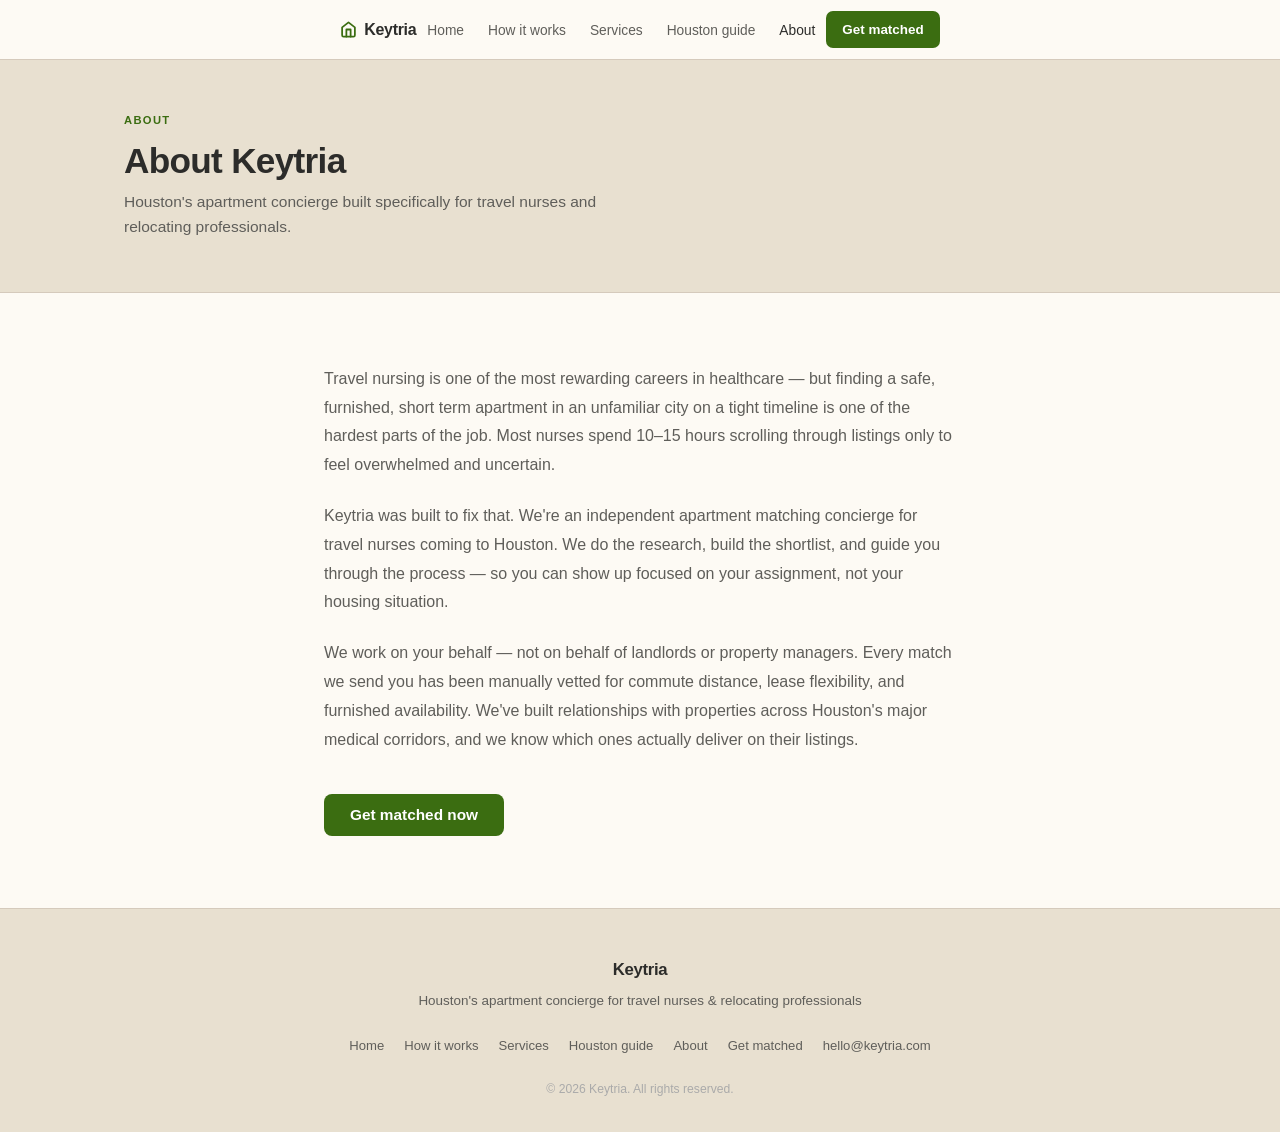
==== commit 5c06e19b: "Remove hyphens from all text content" ====
--- a/about.html
+++ b/about.html
@@ -52,10 +52,10 @@
 <section class="section bg-cream">
   <div class="container" style="max-width:680px;">
     <p style="font-size:1rem;line-height:1.8;color:var(--muted);margin-bottom:22px;">
-      Travel nursing is one of the most rewarding careers in healthcare — but finding a safe, furnished, short-term apartment in an unfamiliar city on a tight timeline is one of the hardest parts of the job. Most nurses spend 10–15 hours scrolling through listings only to feel overwhelmed and uncertain.
+      Travel nursing is one of the most rewarding careers in healthcare — but finding a safe, furnished, short term apartment in an unfamiliar city on a tight timeline is one of the hardest parts of the job. Most nurses spend 10–15 hours scrolling through listings only to feel overwhelmed and uncertain.
     </p>
     <p style="font-size:1rem;line-height:1.8;color:var(--muted);margin-bottom:22px;">
-      Keytria was built to fix that. We're an independent apartment-matching concierge for travel nurses coming to Houston. We do the research, build the shortlist, and guide you through the process — so you can show up focused on your assignment, not your housing situation.
+      Keytria was built to fix that. We're an independent apartment matching concierge for travel nurses coming to Houston. We do the research, build the shortlist, and guide you through the process — so you can show up focused on your assignment, not your housing situation.
     </p>
     <p style="font-size:1rem;line-height:1.8;color:var(--muted);margin-bottom:40px;">
       We work on your behalf — not on behalf of landlords or property managers. Every match we send you has been manually vetted for commute distance, lease flexibility, and furnished availability. We've built relationships with properties across Houston's major medical corridors, and we know which ones actually deliver on their listings.
